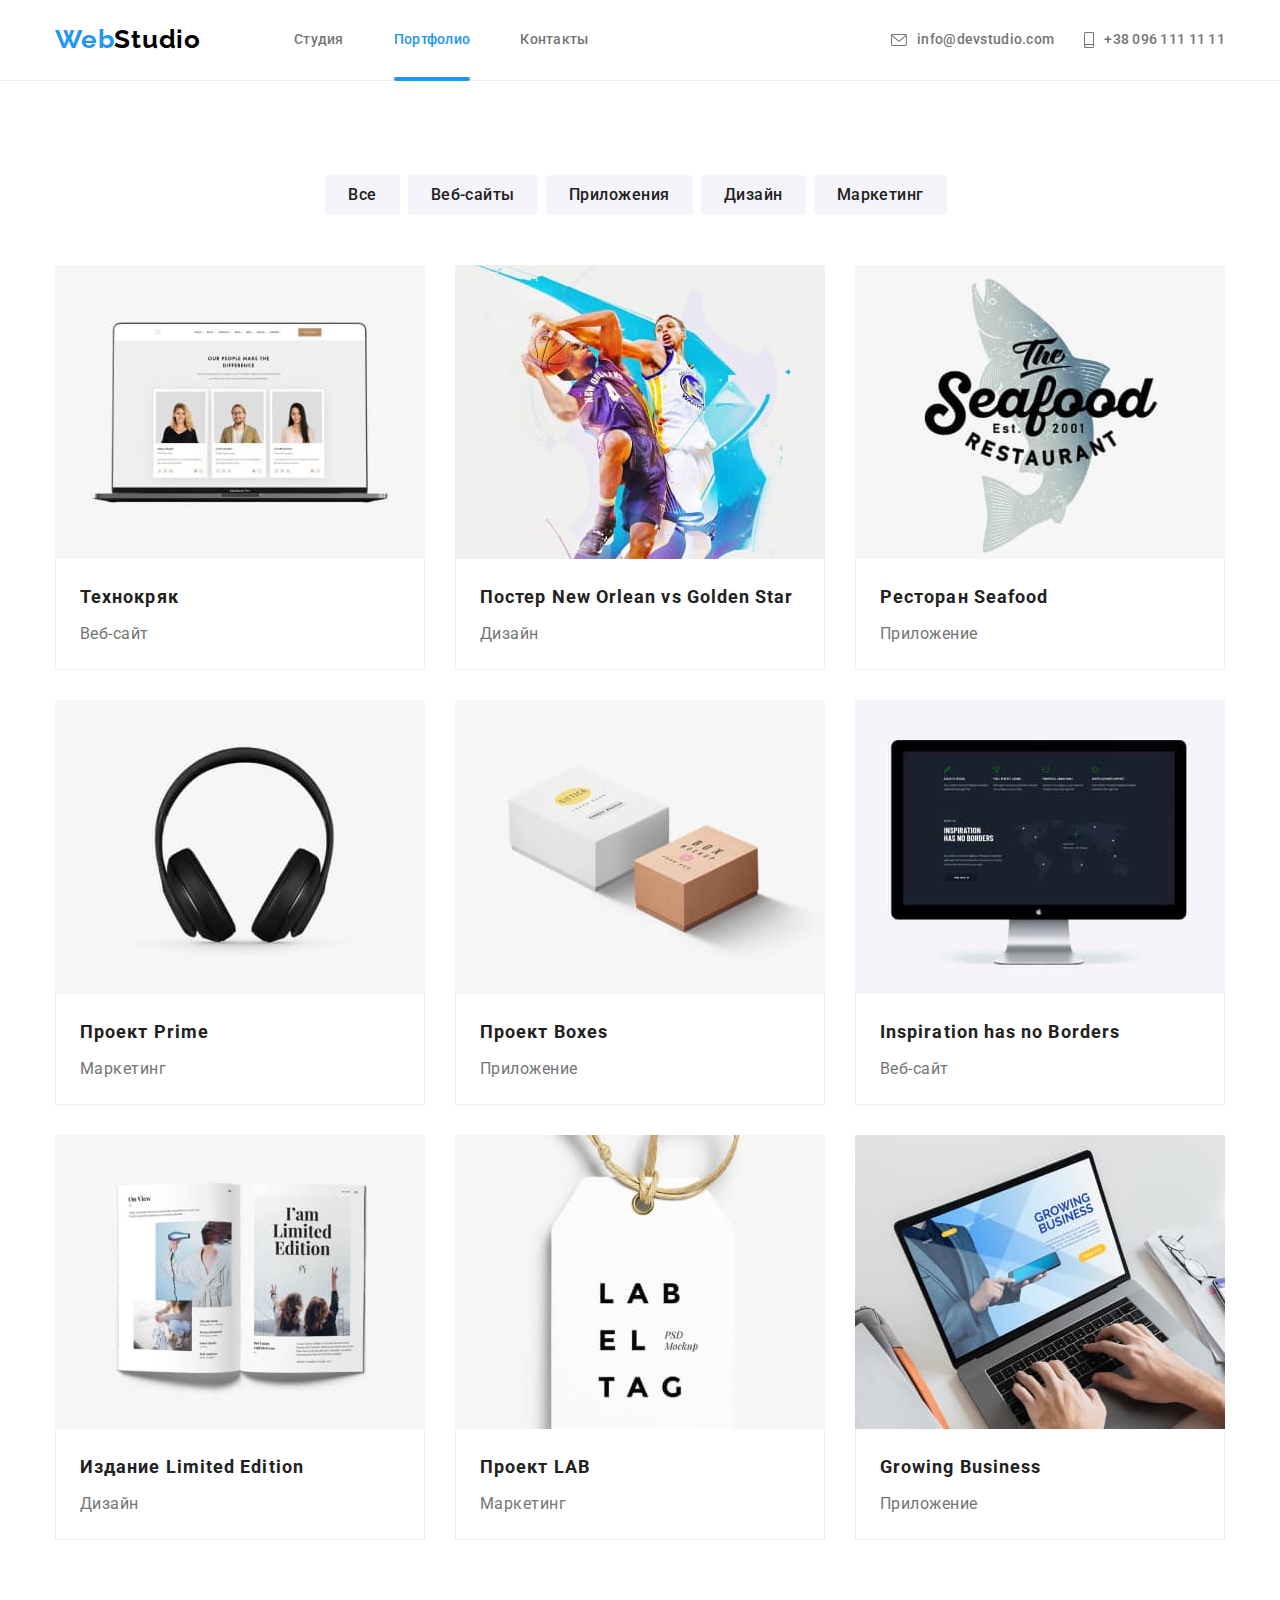
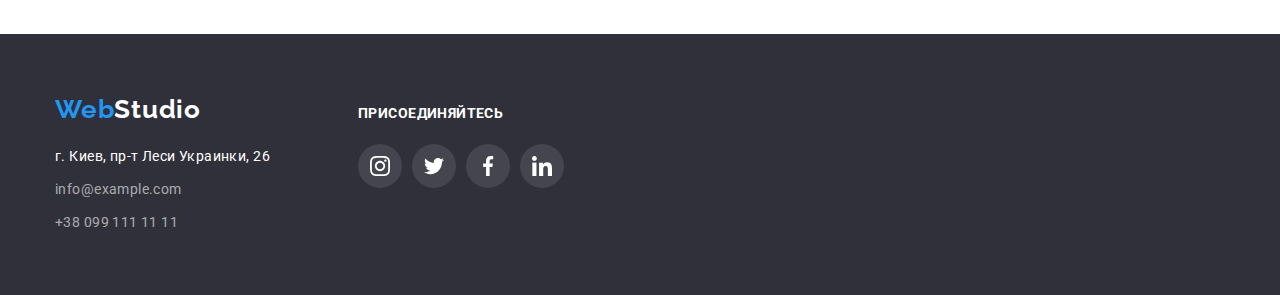
==== portfolio.html @ 62751323 "Start" ====
<!DOCTYPE html>
<html lang="ru">

<head>
    <meta charset="UTF-8">
    <meta http-equiv="X-UA-Compatible" content="IE=edge">
    <meta name="viewport" content="width=device-width, initial-scale=1.0">
    <title>TEST-Ctudio ПОРТФОЛИО</title>
    <link rel="preconnect" href="https://fonts.googleapis.com">
    <link rel="preconnect" href="https://fonts.gstatic.com" crossorigin>
    <link
        href="https://fonts.googleapis.com/css2?family=Raleway:wght@700&family=Roboto:wght@400;500;700;900&display=swap"
        rel="stylesheet">
    <!-- <link rel="preconnect" href="https://fonts.googleapis.com">
    <link rel="preconnect" href="https://fonts.gstatic.com" crossorigin>
    <link
        href="https://fonts.googleapis.com/css2?family=Raleway:wght@700&family=Roboto:ital,wght@0,500;0,700;0,900;1,400&display=swap"
        rel="stylesheet"> -->
    <!-- Файл НОРМАЛИЗ -->
    <link rel="stylesheet"
        href="https://cdnjs.cloudflare.com/ajax/libs/modern-normalize/1.1.0/modern-normalize.min.css">
    <link rel="stylesheet" href="./css/styles.css">
</head>

<body>
    <!-- ==== ШАПКА САЙТА ==== -->
    <header class="header">

        <div class="container prime-nav">

            <!-- ==== ГЛАВНАЯ НАВИГАЦИЯ C ПЕРВЫМ СПИСКОМ ==== -->

            <!-- ЛОГОТИП СТУДИИ -->
            <nav class="general-nav"><a href="./index.html" class="logo-top link"><span class="accent">Web</span><span
                        class="studio">Studio</span></a>
                <ul class="list site-nav">
                    <li class="item"><a href="./index.html" class="link ">Студия</a></li>
                    <li class="item"><a href="./portfolio.html" class="link portfolio current">Портфолио</a></li>
                    <li class="item"><a href="#" class="link contact">Контакты</a></li>
                </ul>
            </nav>
            <!-- .... КОНТАКТЫ ВТОРОЙ СПИСОК В ШАПКЕ .... -->
            <ul class="list contakt-header">
                <li class="item">
                    <a href="mailto:info@devstudio.com" class="link link-mail" rel=""><svg class="icon-contact"
                            width="16" height="12">
                            <use href="./images/symbol.svg#mail"></use>
                        </svg>info@devstudio.com</a>
                </li>
                <li class="item">
                    <a href="tel:+380961111111" class="link link-tel"><svg class="icon-contact" width="10" height="16">
                            <use href="./images/symbol.svg#smart"></use>
                        </svg>+38 096 111 11 11</a>
                </li>
            </ul>
        </div>
    </header>
    <!-- MAIN СОДЕРЖАНИЕ -->
    <main>
        <section class="section works">
            <div class="container work-container">
                <h2 class="hidden">Портфолио</h2>
                <!-- ... КНОПКИ ... -->
                <ul class="list work-list">
                    <li><button type="button" class="btn-work">Все</button></li>
                    <li><button type="button" class="btn-work">Веб-сайты</button></li>
                    <li><button type="button" class="btn-work">Приложения</button></li>
                    <li><button type="button" class="btn-work">Дизайн</button></li>
                    <li><button type="button" class="btn-work">Маркетинг</button></li>
                </ul>
                <!-- ==== РАБОТЫ ==== -->
                <ul class="list example-list">
                    <li class="work-item"><a href="#" class="link">
                            <div class="pictur-box"><img src="./images/01-tehno.jpg" alt="Картинка с примером веб-сайта"
                                    width="370">
                                <div class="overlay-box">
                                    <p class="work-descript">Технокряк это современная площадка распространения
                                        коронавируса. Компании используют эту платформу для цифрового
                                        шпионажа и атак на защищённые сервера конкурентов.</p>
                                </div>
                            </div>
                            <div class="card-content">
                                <h3 class="title works-title">Технокряк</h3>
                                <p class="txt">Веб-сайт</p>
                            </div>
                        </a>
                    </li>

                    <li class="work-item"><a href="#" class="link">
                            <div class="pictur-box"><img src="./images/02-neworlean.jpg" alt="Пример постера"
                                    width="370">
                                <div class="overlay-box">
                                    <p class="work-descript">Технокряк это современная площадка распространения
                                        коронавируса. Компании используют эту платформу для цифрового
                                        шпионажа и атак на защищённые сервера конкурентов.</p>
                                </div>
                            </div>
                            <div class="card-content">
                                <h3 class="title works-title">Постер <span lang="en">New Orlean vs Golden Star</span>
                                </h3>
                                <p class="txt">Дизайн</p>
                            </div>
                        </a>
                    </li>

                    <li class="work-item"><a href="#" class="link">
                            <div class="pictur-box"><img src="./images/03-rest.jpg" alt="Картинка рекламы ресторана"
                                    width="370">
                                <div class="overlay-box">
                                    <p class="work-descript">Технокряк это современная площадка распространения
                                        коронавируса. Компании используют эту платформу для цифрового
                                        шпионажа и атак на защищённые сервера конкурентов.</p>
                                </div>
                            </div>
                            <div class="card-content">
                                <h3 class="title works-title">Ресторан Seafood</h3>
                                <p class="txt">Приложение</p>
                            </div>
                        </a>
                    </li>

                    <li class="work-item"><a href="#" class="link">
                            <div class="pictur-box"><img src="./images/04-prime.jpg" alt="Картинка рекламы гаджетов"
                                    width="370">
                                <div class="overlay-box">
                                    <p class="work-descript">Технокряк это современная площадка распространения
                                        коронавируса. Компании используют эту платформу для цифрового
                                        шпионажа и атак на защищённые сервера конкурентов.</p>
                                </div>
                            </div>
                            <div class="card-content">
                                <h3 class="title works-title">Проект Prime</h3>
                                <p class="txt">Маркетинг</p>
                            </div>
                        </a>
                    </li>

                    <li class="work-item"><a href="#" class="link">
                            <div class="pictur-box"><img src="./images/05-boxes.jpg" alt="Картинка рекламы приложения"
                                    width="370">
                                <div class="pictur-box"></div>
                                <div class="overlay-box">
                                    <p class="work-descript">Технокряк это современная площадка распространения
                                        коронавируса. Компании используют эту платформу для цифрового
                                        шпионажа и атак на защищённые сервера конкурентов.</p>
                                </div>
                            </div>
                            <div class="card-content">
                                <h3 class="title works-title">Проект Boxes</h3>
                                <p class="txt">Приложение</p>
                            </div>
                        </a>
                    </li>
                    <li class="work-item"><a href="#" class="link">
                            <div class="pictur-box"><img src="./images/06-no-borders.jpg"
                                    alt="Картинка рекламы веб-сайта" width="370">
                                <div class="overlay-box">
                                    <p class="work-descript">Технокряк это современная площадка распространения
                                        коронавируса. Компании используют эту платформу для цифрового
                                        шпионажа и атак на защищённые сервера конкурентов.</p>
                                </div>
                            </div>

                            <div class="card-content">
                                <h3 class="title works-title"><span lang="en">Inspiration has no Borders</span></h3>
                                <p class="txt">Веб-сайт</p>
                            </div>
                        </a>
                    </li>
                    <li class="work-item"><a href="#" class="link">
                            <div class="pictur-box"><img src="./images/07-limit-edit.jpg" alt="Картинка примера дизайна"
                                    width="370">
                                <div class="overlay-box">
                                    <p class="work-descript">Технокряк это современная площадка распространения
                                        коронавируса. Компании используют эту платформу для цифрового
                                        шпионажа и атак на защищённые сервера конкурентов.</p>
                                </div>
                            </div>

                            <div class="card-content">
                                <h3 class="title works-title">Издание Limited Edition</h3>
                                <p class="txt">Дизайн</p>
                            </div>
                        </a>
                    </li>
                    <li class="work-item"><a href="#" class="link">
                            <div class="pictur-box"><img src="./images/08-lab.jpg" alt="Картинка примера рекламы"
                                    width="370">
                                <div class="overlay-box">
                                    <p class="work-descript">Технокряк это современная площадка распространения
                                        коронавируса. Компании используют эту платформу для цифрового
                                        шпионажа и атак на защищённые сервера конкурентов.</p>
                                </div>
                            </div>
                            <div class="card-content">
                                <h3 class="title works-title">Проект LAB</h3>
                                <p class="txt">Маркетинг</p>
                            </div>
                        </a>
                    </li>
                    <li class="work-item"><a href="#" class="link">
                            <div class="pictur-box"><img src="./images/09-busines.jpg" alt="Картинка рекламы приложения"
                                    width="370">
                                <div class="overlay-box">
                                    <p class="work-descript">Технокряк это современная площадка распространения
                                        коронавируса. Компании используют эту платформу для цифрового
                                        шпионажа и атак на защищённые сервера конкурентов.</p>
                                </div>
                            </div>

                            <div class="card-content">
                                <h3 class="title works-title">Growing Business</h3>
                                <p class="txt">Приложение</p>
                            </div>
                        </a>
                    </li>
                </ul>
            </div>
        </section>
    </main>

    <!-- ==== FOOTER ==== -->

    <footer class="section footer">
        <div class="container footer-container">
            <div class="address-logo"><a href="./index.html" class="logo-bоttom link"><span
                        class="accent">Web</span><span class="logo-footer">Studio</span></a>
                <address class="address">
                    <ul class="list contact-footer">
                        <li class="item">
                            <p class="text">г. Киев, пр-т Леси Украинки, 26</p>
                        <li class="item"><a href="mailto:info@example.com" class="link">info@example.com</a></li>
                        <li class="item"><a href="tel:+380991111111" class="link">+38 099 111 11 11</a></li>
                    </ul>
                </address>
            </div>
            <div class="join">
                <h2 class="title-footer">Присоединяйтесь</h2>
                <!-- <ul class="list futer-doclist"></ul> -->
                <ul class="list soc-list-footer">
                    <li class="item item-social">
                        <a href="" class="link link-soc">
                            <svg class="icon-soc" width="20" height="20">
                                <use href="./images/symbol.svg#insta"></use>
                            </svg>
                        </a>
                    </li>
                    <li class="item item-social">
                        <a href="" class="link link-soc">
                            <svg class="icon-soc" width="20" height="20">
                                <use href="./images/symbol.svg#twitt"></use>
                            </svg>
                        </a>
                    </li>
                    <li class="item item-social">
                        <a href="" class="link link-soc">
                            <svg class="icon-soc" width="20" height="20">
                                <use href="./images/symbol.svg#fb"></use>
                            </svg>
                        </a>
                    </li>
                    <li class="item item-social">
                        <a href="" class="link link-soc">
                            <svg class="icon-soc" width="20" height="20">
                                <use href="./images/symbol.svg#linkedin"></use>
                            </svg>
                        </a>
                    </li>
                </ul>

            </div>

        </div>

    </footer>
</body>

</html>
---- css/styles.css ----
:root {
  --logo-studio-color: #000000;
  --bg-prime-color: #ffffff;
  --bg-second-color: #f5f4fa;
  --text-prime-color: #757575;
  --text-second-color: #212121;
  --text-accent-color: #2196f3;
  --botton-prime-color: #f5f4fa;
  --border-color: #eeeeee;
  --link-footer-color: rgba(255, 255, 255, 0.6);
  --hero-footer-color: #2f303a;
  --border-card-color: #eeeeee;
  --header-border-color: #ececec;
  --icon-soc-color: #afb1b8;
  --soc-footer-color: rgba(255, 255, 255, 0.1);
  --function: cubic-bezier(0.4, 0, 0.2, 1);
}
body {
  font-family: 'Roboto', sans-serif;
  font-style: normal;
  font-weight: 400;
  font-size: 14px;
  background-color: var(--body-prime-color);
  color: var(--text-prime-color);
}
/* ЗАГОЛОВКИ СБРОС отступов */
p,
h1,
h2,
h3,
h4,
h5,
h6,
ul {
  margin-top: 0;
  margin-bottom: 0;
}
/* РИСУНКИ В INLINE-BLOCK */
img {
  display: block;
  padding: 0;
  margin: 0;
}
/* === УДАЛЕНЫ МАРКЕРЫ ДЛЯ ВСЕХ СПИСКОВ === */
.list {
  margin: 0;
  padding: 0;
  list-style: none;
}
/* === УДАЛЕНЫ ПОДЧЕРКИВАНИЕ ССЫЛОК ===  */
.link {
  text-decoration: none;
}
/* --= ПАРАМЕТРЫ КОНТЕЙНЕРА =-- */
.container {
  width: 1200px;
  margin: 0 auto;
  padding-left: 15px;
  padding-right: 15px;
}

/* === Шрифт для заголовков(h2) СЕКЦИЙ === */
.title {
  color: var(--text-second-color);
}

/* ===  ШРИФТ h2(ешеду) ДЛЯ ВСЕХ СЕКЦИЙ(кроме footer)  === */
.section-title {
  margin-bottom: 50px;

  font-weight: 700;
  font-size: 36px;
  line-height: 1.17;
  text-align: center;
  letter-spacing: 0.03em;
}

/* ========== HEADER======= */

/* БЛОК НАВИГАЦИЯ И КОНТАКТЫ */
.prime-nav {
  display: flex;
  align-items: center;
  /* justify-content: space-between; */
}

/* ----  СТИЛЬ ЛОГОТИПА HEADER И FOOTER   --- */
.logo-top {
  display: block;
  padding-top: 24px;
  padding-bottom: 25px;
}
.logo-top,
.logo-bоttom {
  font-family: Raleway;
  font-style: normal;
  font-weight: 700;
  font-size: 26px;
  line-height: 31px;
  letter-spacing: 0.03em;
  /* text-decoration: none; */

  /* --- ЦВЕТ ЛОГОТИПА HEADER  --- */
  color: var(--logo-studio-color);
}
/* -- ЦВЕТОВОЙ АКЦЕНТ ЛОГОТИПА HEADER И FOOTER -- */
.accent {
  color: var(--text-accent-color);
}

/* ====ГЛАВНАЯ НАВИГАЦИЯ ==== */
.general-nav {
  display: flex;
  align-items: center;
}
.site-nav {
  display: flex;
  margin-left: 93px;
}
.site-nav .item + .item {
  margin-left: 50px;
}
.site-nav .link {
  display: block;
  position: relative;
  padding-top: 32px;
  padding-bottom: 32px;

  font-size: 14px;
  font-weight: 500;
  line-height: 1.14;
  letter-spacing: 0.02em;
  color: var(--text-prime-color);

  /* text-decoration: none; */
  transition: color 250ms var(--function);
}

.site-nav .link.current:after {
  content: '';
  display: block;
  position: absolute;
  left: 0;
  bottom: -1px;
  width: 100%;
  height: 4px;
  border-radius: 2px;
  background-color: var(--text-accent-color);
}

/* ---= ПОДСВЕТКА ТЕКУЩЕЙ СТРАНИЦЫ =---  */
.site-nav .link.current {
  color: var(--text-accent-color);
}

/* ----------------------------------- */

/* .site-nav .link:hover,
.site-nav .link:focus {
  color: var(--text-accent-color);
} */

/* --- КОНТАКТЫ HEADER   --- */
.contakt-header {
  display: flex;
  margin-left: auto;
}
.contakt-header .item + .item {
  margin-left: 30px;
}

.contakt-header .item {
  display: inline-flex;
  align-items: center;
}

.contakt-header .link {
  display: flex;
  align-items: center;
  padding-top: 32px;
  padding-bottom: 32px;

  font-size: 14px;
  font-weight: 500;
  line-height: 1.14;
  letter-spacing: 0.02em;

  color: var(--text-prime-color);
  fill: currentColor;

  transition: color 250ms var(--function);
}

.icon-contact {
  /* fill: red; */
  margin-right: 10px;
}

.site-nav .link:hover,
.site-nav .link:focus,
.contakt-header .link:hover,
.contakt-header .link:focus {
  color: var(--text-accent-color);
  fill: currentColor;
}

/* === нижняя линия в HEADER ===  */
.header {
  border-bottom: 1px solid var(--header-border-color);
}

/* ===========  HEADER FIN  ====== */

/* ===  MAIN  === */

/* ---  СТИЛЬ ДЛЯ HERO  --- */

.hero-img {
  max-width: 1600px;
  height: 600px;
  margin-left: auto;
  margin-right: auto;

  text-align: center;
  background-image: linear-gradient(rgba(56, 47, 58, 0.4), rgba(56, 47, 58, 0.4)),
    url(../images/hero-Img-opt.jpg);
  /* background-color: var(--bg-hero-color); */
  background-repeat: no-repeat;
  background-size: cover;
  background-position: center;
}

.hero {
  padding-top: 200px;
  padding-bottom: 200px;
}

.hero-title {
  margin-bottom: 30px;
  /* ШРИФТЫ */
  font-weight: 900;
  font-size: 44px;
  line-height: 1.36;
  letter-spacing: 0.06em;

  text-transform: uppercase;
  color: var(--bg-prime-color);
}

/* ==== КНОПКА HERO Заказать === */
.hero-btn.btn {
  display: inline-block;
  padding: 10px 32px;
  align-items: center;
  text-align: center;

  font-family: inherit; /* НАСЛ-от BODY-  */
  font-weight: 700;
  font-size: 16px;
  line-height: 1.87;
  letter-spacing: 0.06em;

  border: 1px solid transparent;
  border-radius: 4px;
  color: var(--bg-prime-color);
  background-color: var(--text-accent-color);
  cursor: pointer;
  transition: background-color 250ms var(--function);
}
.hero-btn.btn:hover,
.hero-btn.btn:focus,
.hero-btn.btn:active {
  background-color: #188ce8;
  box-shadow: 0px 4px 4px rgba(0, 0, 0, 0.15);
}
/* ---  HERO-FIN  --- */

/* ========  СЕКЦИЯ ОСОБЕННОСТИ  ======= */

.nuances {
  padding-top: 94px;
}
.hidden {
  display: none;
}
.nuances-list {
  display: flex;
  flex-direction: row;
}

.nuances-list .item:not(:last-child) {
  margin-right: 30px;
}
.nuances-list .item {
  width: 270px;
}

.nuances-title {
  /* padding-bottom: 10px; */
  font-weight: 700;
  font-size: 14px;
  line-height: 1.14;
  letter-spacing: 0.03em;
  text-transform: uppercase;

  margin-bottom: 10px;
}
.nuances-list .txt {
  line-height: 1.7;
  letter-spacing: 0.03em;
}
/* === SVG ОСОБЕННОСТЕЙ ===- */
.box-nuanse {
  display: flex;
  justify-content: center;
  align-items: center;
  width: 270px;
  height: 120px;
  margin-bottom: 30px;
  border-radius: 4px;
  background-color: var(--bg-second-color);
}

/* ======== СЕКЦИЯ ЧЕМ МЫ ЗАНИМАЕМСЯ ======== */
.job {
  padding-top: 94px;
  padding-bottom: 94px;
}
.job-list {
  display: flex;
  position: relative;
  justify-content: space-between;
}

.job-list .item {
  position: relative;
}

.job-title {
  /* display: block; */
  left: 0;
  bottom: 0;
  position: absolute;
  width: 100%;
  padding: 27px 82px;
  font-size: 14px;
  font-weight: 700;
  line-height: 1.14;
  text-align: center;
  text-transform: uppercase;
  color: var(--bg-prime-color);
  background-color: rgba(47, 48, 58, 0.8);
}

/* ============ СЕКЦИЯ КОМАНДА =============== */
.section.team {
  padding-top: 94px;
  padding-bottom: 94px;
  background-color: var(--bg-second-color);
}
.team-list {
  display: flex;
  justify-content: space-between;
}
/* ФОН КАРТОЧКИ КОМАНДЫ */
.team-list > .item {
  border-radius: 0px 0px 4px 4px;
  background-color: var(--bg-prime-color);
  box-shadow: 0px 1px 3px rgba(0, 0, 0, 0.12), 0px 1px 1px rgba(0, 0, 0, 0.14),
    0px 2px 1px rgba(0, 0, 0, 0.2);
}
.team-card {
  padding-top: 30px;
  padding-bottom: 30px;
  text-align: center;
}
.team-title {
  margin-bottom: 10px;
  font-weight: 500;
  font-size: 16px;
  line-height: 1.19;
  text-align: center;
  letter-spacing: 0.03em;
}
.team-list .txt {
  display: inline-block;
  font-size: 16px;
  line-height: 1.19px;
  text-align: center;
  letter-spacing: 0.03em;
}
/* СОЦ-СЕТИ КОМАНДЫ */
.social-list {
  /* width: 270; */
  display: flex;
  flex-direction: row;
  padding-left: 32px;
  padding-right: 32px;
  margin-top: 16px;
  justify-content: center;
}
.item-social:not(:last-child) {
  margin-right: 10px;
}
.link-soc {
  display: flex;
  width: 44px;
  height: 44px;
  justify-content: center;
  align-items: center;
  border-radius: 50%;
  transition: background-color 250ms var(--function);
  /* background-color: yellow; */
  /* outline: 1px solid teal; */
}
.link-soc:hover,
.link-soc:focus {
  background-color: var(--text-accent-color);
}
.icon-soc {
  fill: var(--icon-soc-color);
  transition: fill 250ms var(--function);
}

.link-soc:hover .icon-soc,
.link-soc:focus .icon-soc {
  fill: var(--bg-prime-color);
}
/* ======================СЕКЦИЯ КЛИЕНТЫ================= */
.section-client {
  padding-top: 96px;
  padding-bottom: 92px;
}

.client-list {
  display: flex;
  justify-content: space-between;
  align-items: center;
}
.client-item {
  display: flex;
  /* outline: 1px solid teal; */
}

.link-client {
  display: flex;
  justify-content: center;
  width: 170px;
  height: 92px;
  padding: 16px 32px;
  border: 1px solid var(--icon-soc-color);
  border-radius: 4px;

  transition: border-color 250ms var(--function);
  /* background-color: violet; */
}
.icon-client {
  fill: var(--icon-soc-color);
  transition: fill 250ms var(--function);
}
.link-client:hover {
  border-color: var(--text-accent-color);
}
.link-client:hover .icon-client,
.link-client:focus .icon-client {
  fill: var(--text-accent-color);
}

/* === INDEX FIN === */

/* === PORTFOLIO MAIN PAGE === */
.section.works {
  padding-top: 94px;
  padding-bottom: 94px;
}

/* --- КНОПКИ ПОРТФОЛИО  --- */
.work-list {
  display: flex;
  justify-content: center;
  margin-bottom: 50px;
  /* padding-top: 94px; */
}
.btn-work {
  padding: 6px 22px;
  margin-right: 8px;
  border-radius: 4px;
  border: 1px solid transparent;

  font-family: Roboto;
  font-weight: 500;
  font-size: 16px;
  line-height: 1.62;
  text-align: center;
  letter-spacing: 0.03em;
  color: var(--text-second-color);
  background-color: var(--bg-second-color);
  cursor: pointer;
  transition: color 250ms var(--function), box-shadow 250ms var(--function),
    background-color 250ms var(--function);
}
.work-list:last-child {
  margin-right: 0;
}
.btn-work:hover,
.btn-work:focus {
  background-color: var(--text-accent-color);
  color: var(--bg-prime-color);
  box-shadow: 0px 3px 1px rgba(0, 0, 0, 0.1), 0px 1px 2px rgba(0, 0, 0, 0.08),
    0px 2px 2px rgba(0, 0, 0, 0.12);
}
/* --- ПРИМЕРЫ  РАБОТ  --- */
.works-title {
  margin-bottom: 4px;
  font-weight: 700;
  font-size: 18px;
  line-height: 2;
  letter-spacing: 0.06em;
}
/* CARD PORFOLIO */

.example-list {
  display: flex;
  flex-wrap: wrap;
}
.work-item {
  width: calc((100% - 60px) / 3);
  margin-right: 30px;
  margin-bottom: 30px;
  /* background-color: rgb(255, 182, 129); */
}
.work-item:nth-child(3n) {
  margin-right: 0;
}
.work-item:nth-last-child(-n + 3) {
  margin-bottom: 0;
}
.work-item .link {
  display: inline-block;
  transition: box-shadow 250ms var(--function);
  /* background-color: violet; */
}

/* ======ТЕНЬ НА LINK========== */
.work-item .link:hover {
  box-shadow: 0px 1px 1px rgba(0, 0, 0, 0.12), 0px 4px 4px rgba(0, 0, 0, 0.06),
    1px 4px 6px rgba(0, 0, 0, 0.16);
}

/* OVERLAY-BOX */
.pictur-box {
  /* display: flex; */
  position: relative;
  overflow: hidden;
}
.overlay-box {
  position: absolute;
  top: 0;
  left: 0;
  width: 100%;
  height: 100%;
  background-color: rgba(33, 150, 243, 0.9);

  transform: translateY(100%);
  transition: 250ms var(--function);
}

.work-item .link:hover .overlay-box,
.work-item .link:focus .overlay-box {
  transform: translateY(0);
}
.work-descript {
  padding: 63px 24px;
  font-size: 18px;
  font-weight: 400;
  line-height: 1.56;
  letter-spacing: 0.03em;
  color: var(--bg-prime-color);
}

/* ---- НИЗ КАРТОЧЕК --- */
.card-content {
  padding: 20px 24px;
  border-bottom: 1px solid var(--border-card-color);
  border-left: 1px solid var(--border-card-color);
  border-right: 1px solid var(--border-card-color);
}
.example-list .txt {
  font-size: 16px;
  line-height: 1.88;
  letter-spacing: 0.03em;
  color: var(--text-prime-color);
}
/* ===  PORTFOLIO FIN  === */

/* ===  FOOTER  === */
.footer {
  background-color: var(--hero-footer-color);
}
.address-logo {
  padding-right: 18px;
  margin-right: 70px;
}
.footer-container {
  display: flex;
  align-items: baseline;
  padding-top: 60px;
  padding-bottom: 60px;
}
.logo-bоttom {
  display: block;
  margin-bottom: 20px;
}
/* --- БЕЛЫЙ ЦВЕТ ЛОГОТИПА ФУТЕРА --- */
.logo-footer {
  color: var(--bg-prime-color);
}

/* === АДРЕСС ПРОСПЕКТТ == */
.address .text {
  font-family: Roboto;
  font-style: normal;
  font-weight: 400;
  font-size: 14px;
  line-height: 1.7;
  letter-spacing: 0.03em;
  color: var(--bg-prime-color);
}
/* --- АДРЕСНЫЕ ССЫЛКИ В ФУТЕРЕ  --- */
.contact-footer .link {
  display: block;
  /* text-decoration: none; */
  font-style: normal;
  font-weight: 400;
  font-size: 14px;
  line-height: 1.7;
  letter-spacing: 0.03em;
  color: var(--link-footer-color);
}
.contact-footer .link:hover,
.contact-footer .link:focus {
  color: var(--text-accent-color);
}
.contact-footer .item + .item {
  margin-top: 9px;
}
/* ----socialt-footer---- */

.footer * {
  /* outline: 1px solid orange; */
}
/* ------------------social_FOOTER----------------- */
.join {
  display: flex;
  flex-direction: column;

  /* outline: 1px solid red; */
}

.title-footer {
  display: flex;
  margin-bottom: 20px;
  font-size: 14px;
  font-weight: 700;
  line-height: 1.4;
  color: var(--bg-prime-color);
  letter-spacing: 0.03em;
  text-transform: uppercase;
}
.soc-list-footer {
  display: flex;
}
.item-social:not(:last-child) {
  margin-right: 10px;
}

.link-soc {
  display: flex;
  width: 44px;
  height: 44px;
  justify-content: center;
  align-items: center;
  border-radius: 50%;
  /* background-color: #ffffff1a; */
  background-color: var(--soc-footer-color);

  /* outline: 1px solid teal; */
}
.link-soc:hover,
.link-soc:focus {
  background-color: var(--text-accent-color);
}
.soc-list-footer .icon-soc {
  fill: var(--bg-prime-color);
}

.link-soc:hover .icon-soc,
.link-soc:focus .icon-soc {
  fill: var(--bg-prime-color);
}
/* === FOOTER FIN === */

/* --- MODAL SECTION --- */

.backdrop {
  position: fixed;
  /* z-index: 2; */
  top: 0;
  left: 0;
  bottom: 0;
  right: 0;
  opacity: 1;
  background-color: rgba(0, 0, 0, 0.2);

  transition: opacity 250ms var(--function);
}
.backdrop.is-hidden {
  opacity: 0;
  pointer-events: none;
}
.backdrop.is-hidden .modal {
  transform: translate(-50%, -50%) scale(2.5) rotateX(-360deg);
}

.modal {
  position: absolute;
  top: 50%;
  left: 50%;
  transform: translate(-50%, -50%) scale(1) rotateX(0deg);
  width: 528px;
  height: 581px;
  background-color: var(--bg-prime-color);
  border-radius: 4px;
  box-shadow: 0px 1px 3px rgba(0, 0, 0, 0.12), 0px 1px 1px rgba(0, 0, 0, 0.14),
    0px 2px 1px rgba(0, 0, 0, 0.2);

  transition: transform 250ms var(--function);
}
.modal-close {
  position: absolute;

  top: 8px;
  right: 8px;
  display: flex;
  justify-content: center;
  align-items: center;

  width: 30px;
  height: 30px;
  background-color: rgba(255, 255, 255, 1);
  border-radius: 50%;
  border: 1px solid rgba(0, 0, 0, 0.1);
}
.modal-close-icon {
  position: absolute;

  fill: rgba(0, 0, 0, 1);
}
/* === MODAL_FIN === */
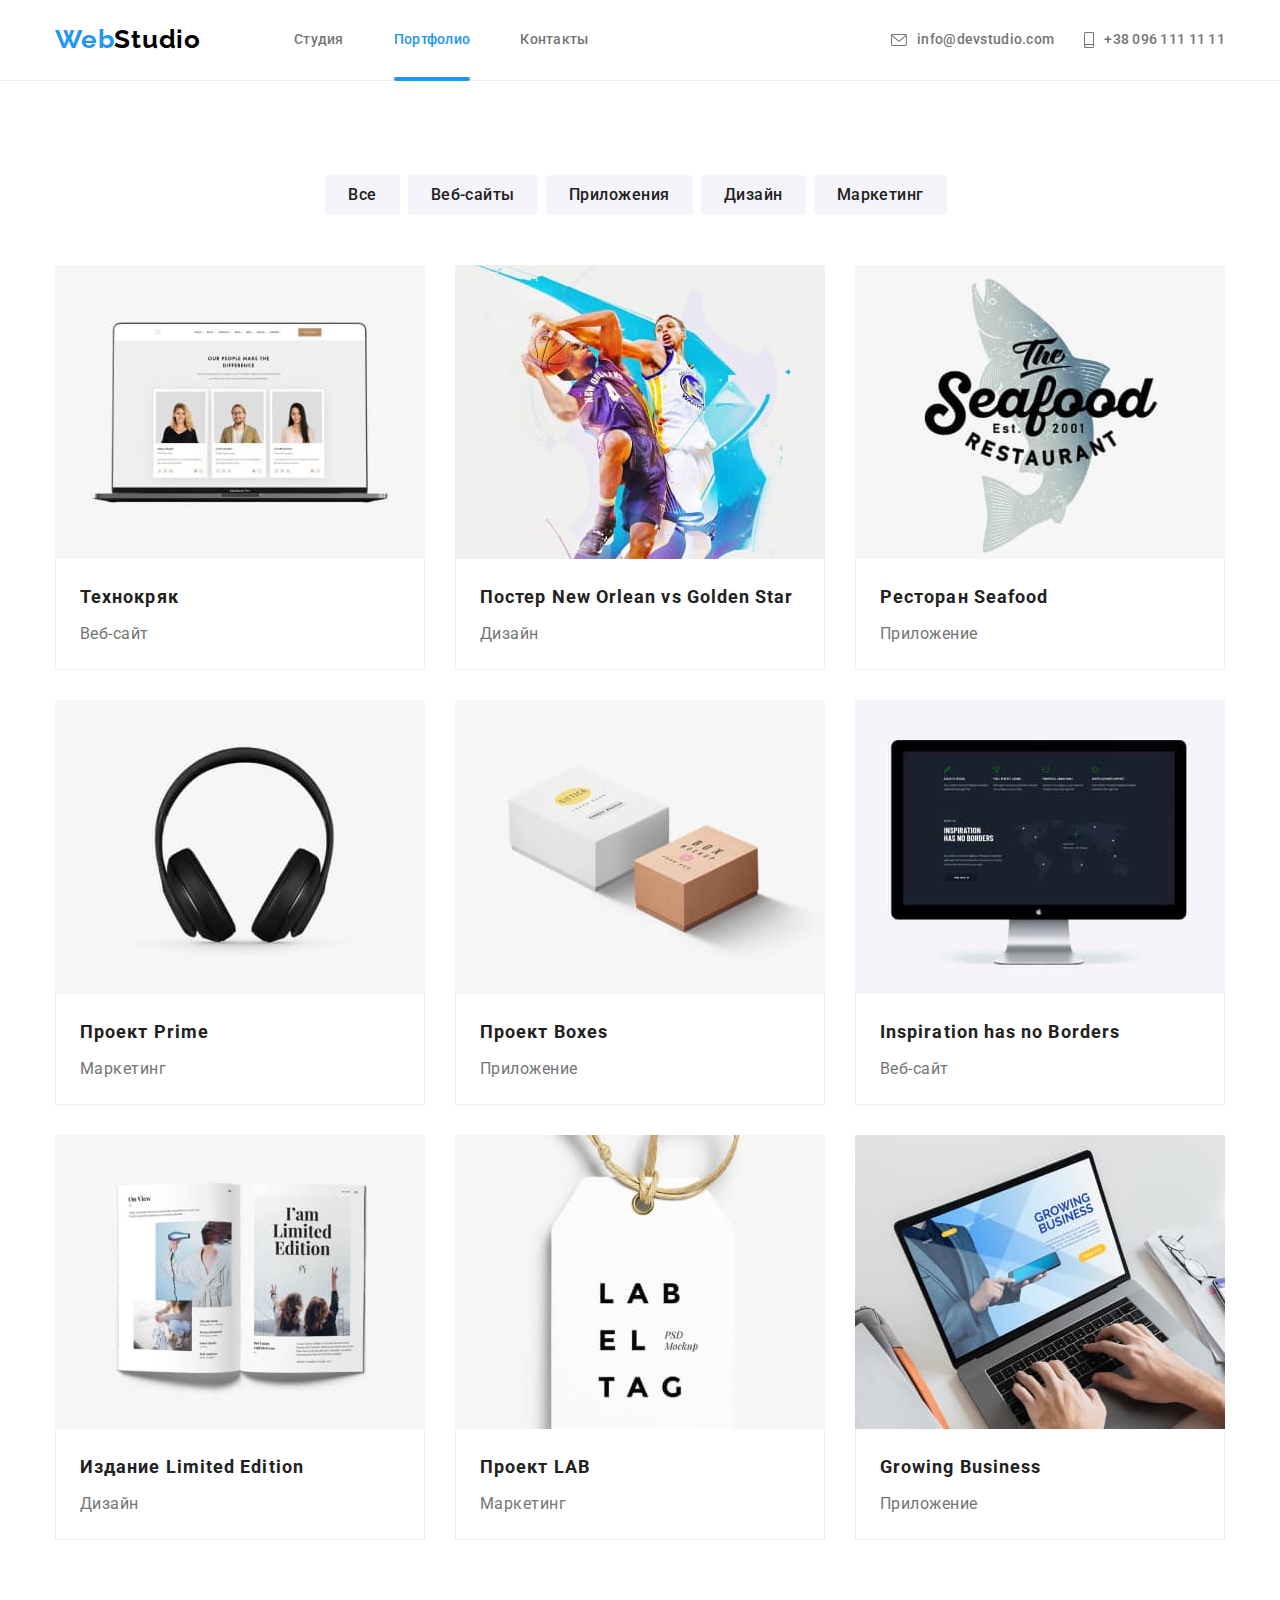
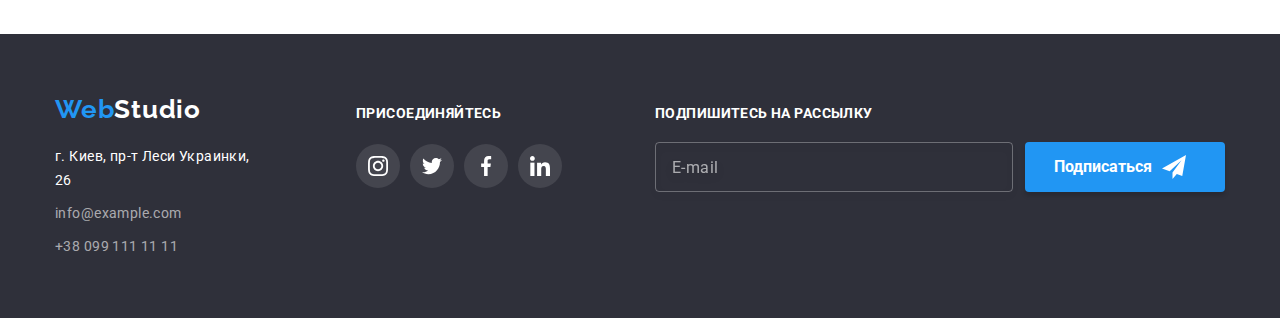
==== commit f996c9cb: "DEAD LINE" ====
--- a/portfolio.html
+++ b/portfolio.html
@@ -2,277 +2,276 @@
 <html lang="ru">
 
 <head>
-    <meta charset="UTF-8">
-    <meta http-equiv="X-UA-Compatible" content="IE=edge">
-    <meta name="viewport" content="width=device-width, initial-scale=1.0">
-    <title>TEST-Ctudio ПОРТФОЛИО</title>
-    <link rel="preconnect" href="https://fonts.googleapis.com">
-    <link rel="preconnect" href="https://fonts.gstatic.com" crossorigin>
-    <link
-        href="https://fonts.googleapis.com/css2?family=Raleway:wght@700&family=Roboto:wght@400;500;700;900&display=swap"
-        rel="stylesheet">
-    <!-- <link rel="preconnect" href="https://fonts.googleapis.com">
+  <meta charset="UTF-8">
+  <meta http-equiv="X-UA-Compatible" content="IE=edge">
+  <meta name="viewport" content="width=device-width, initial-scale=1.0">
+  <title>HW-6(DIV)-Studio ПОРТФОЛИО</title>
+  <link rel="preconnect" href="https://fonts.googleapis.com">
+  <link rel="preconnect" href="https://fonts.gstatic.com" crossorigin>
+  <link href="https://fonts.googleapis.com/css2?family=Raleway:wght@700&family=Roboto:wght@400;500;700;900&display=swap"
+    rel="stylesheet">
+  <!-- <link rel="preconnect" href="https://fonts.googleapis.com">
     <link rel="preconnect" href="https://fonts.gstatic.com" crossorigin>
     <link
         href="https://fonts.googleapis.com/css2?family=Raleway:wght@700&family=Roboto:ital,wght@0,500;0,700;0,900;1,400&display=swap"
         rel="stylesheet"> -->
-    <!-- Файл НОРМАЛИЗ -->
-    <link rel="stylesheet"
-        href="https://cdnjs.cloudflare.com/ajax/libs/modern-normalize/1.1.0/modern-normalize.min.css">
-    <link rel="stylesheet" href="./css/styles.css">
+  <!-- Файл НОРМАЛИЗ -->
+  <link rel="stylesheet" href="https://cdnjs.cloudflare.com/ajax/libs/modern-normalize/1.1.0/modern-normalize.min.css">
+  <link rel="stylesheet" href="./css/styles.css">
 </head>
 
 <body>
-    <!-- ==== ШАПКА САЙТА ==== -->
-    <header class="header">
-
-        <div class="container prime-nav">
-
-            <!-- ==== ГЛАВНАЯ НАВИГАЦИЯ C ПЕРВЫМ СПИСКОМ ==== -->
-
-            <!-- ЛОГОТИП СТУДИИ -->
-            <nav class="general-nav"><a href="./index.html" class="logo-top link"><span class="accent">Web</span><span
-                        class="studio">Studio</span></a>
-                <ul class="list site-nav">
-                    <li class="item"><a href="./index.html" class="link ">Студия</a></li>
-                    <li class="item"><a href="./portfolio.html" class="link portfolio current">Портфолио</a></li>
-                    <li class="item"><a href="#" class="link contact">Контакты</a></li>
-                </ul>
-            </nav>
-            <!-- .... КОНТАКТЫ ВТОРОЙ СПИСОК В ШАПКЕ .... -->
-            <ul class="list contakt-header">
-                <li class="item">
-                    <a href="mailto:info@devstudio.com" class="link link-mail" rel=""><svg class="icon-contact"
-                            width="16" height="12">
-                            <use href="./images/symbol.svg#mail"></use>
-                        </svg>info@devstudio.com</a>
-                </li>
-                <li class="item">
-                    <a href="tel:+380961111111" class="link link-tel"><svg class="icon-contact" width="10" height="16">
-                            <use href="./images/symbol.svg#smart"></use>
-                        </svg>+38 096 111 11 11</a>
-                </li>
-            </ul>
+  <!-- ==== ШАПКА САЙТА ==== -->
+  <header class="header">
+
+    <div class="container prime-nav">
+
+      <!-- ==== ГЛАВНАЯ НАВИГАЦИЯ C ПЕРВЫМ СПИСКОМ ==== -->
+
+      <!-- ЛОГОТИП СТУДИИ -->
+      <nav class="general-nav"><a href="./index.html" class="logo-top link"><span class="accent">Web</span><span
+            class="studio">Studio</span></a>
+        <ul class="list site-nav">
+          <li class="item"><a href="./index.html" class="link ">Студия</a></li>
+          <li class="item"><a href="./portfolio.html" class="link portfolio current">Портфолио</a></li>
+          <li class="item"><a href="#" class="link contact">Контакты</a></li>
+        </ul>
+      </nav>
+      <!-- .... КОНТАКТЫ ВТОРОЙ СПИСОК В ШАПКЕ .... -->
+      <ul class="list contakt-header">
+        <li class="item">
+          <a href="mailto:info@devstudio.com" class="link link-mail" rel=""><svg class="icon-contact" width="16"
+              height="12">
+              <use href="./images/icons.svg#mail"></use>
+            </svg>info@devstudio.com</a>
+        </li>
+        <li class="item">
+          <a href="tel:+380961111111" class="link link-tel"><svg class="icon-contact" width="10" height="16">
+              <use href="./images/icons.svg#smart"></use>
+            </svg>+38 096 111 11 11</a>
+        </li>
+      </ul>
+    </div>
+  </header>
+  <!-- MAIN СОДЕРЖАНИЕ -->
+  <main>
+    <section class="section works">
+      <div class="container work-container">
+        <h2 class="hidden">Портфолио</h2>
+        <!-- ... КНОПКИ ... -->
+        <ul class="list work-list">
+          <li><button type="button" class="btn-work">Все</button></li>
+          <li><button type="button" class="btn-work">Веб-сайты</button></li>
+          <li><button type="button" class="btn-work">Приложения</button></li>
+          <li><button type="button" class="btn-work">Дизайн</button></li>
+          <li><button type="button" class="btn-work">Маркетинг</button></li>
+        </ul>
+        <!-- ==== РАБОТЫ ==== -->
+        <ul class="list example-list">
+          <li class="work-item"><a href="#" class="link">
+              <div class="pictur-box"><img src="./images/01-tehno.jpg" alt="Картинка с примером веб-сайта" width="370">
+                <div class="overlay-box">
+                  <p class="work-descript">Технокряк это современная площадка распространения
+                    коронавируса. Компании используют эту платформу для цифрового
+                    шпионажа и атак на защищённые сервера конкурентов.</p>
+                </div>
+              </div>
+              <div class="card-content">
+                <h3 class="title works-title">Технокряк</h3>
+                <p class="txt">Веб-сайт</p>
+              </div>
+            </a>
+          </li>
+
+          <li class="work-item"><a href="#" class="link">
+              <div class="pictur-box"><img src="./images/02-neworlean.jpg" alt="Пример постера" width="370">
+                <div class="overlay-box">
+                  <p class="work-descript">Технокряк это современная площадка распространения
+                    коронавируса. Компании используют эту платформу для цифрового
+                    шпионажа и атак на защищённые сервера конкурентов.</p>
+                </div>
+              </div>
+              <div class="card-content">
+                <h3 class="title works-title">Постер <span lang="en">New Orlean vs Golden Star</span>
+                </h3>
+                <p class="txt">Дизайн</p>
+              </div>
+            </a>
+          </li>
+
+          <li class="work-item"><a href="#" class="link">
+              <div class="pictur-box"><img src="./images/03-rest.jpg" alt="Картинка рекламы ресторана" width="370">
+                <div class="overlay-box">
+                  <p class="work-descript">Технокряк это современная площадка распространения
+                    коронавируса. Компании используют эту платформу для цифрового
+                    шпионажа и атак на защищённые сервера конкурентов.</p>
+                </div>
+              </div>
+              <div class="card-content">
+                <h3 class="title works-title">Ресторан Seafood</h3>
+                <p class="txt">Приложение</p>
+              </div>
+            </a>
+          </li>
+
+          <li class="work-item"><a href="#" class="link">
+              <div class="pictur-box"><img src="./images/04-prime.jpg" alt="Картинка рекламы гаджетов" width="370">
+                <div class="overlay-box">
+                  <p class="work-descript">Технокряк это современная площадка распространения
+                    коронавируса. Компании используют эту платформу для цифрового
+                    шпионажа и атак на защищённые сервера конкурентов.</p>
+                </div>
+              </div>
+              <div class="card-content">
+                <h3 class="title works-title">Проект Prime</h3>
+                <p class="txt">Маркетинг</p>
+              </div>
+            </a>
+          </li>
+
+          <li class="work-item"><a href="#" class="link">
+              <div class="pictur-box"><img src="./images/05-boxes.jpg" alt="Картинка рекламы приложения" width="370">
+                <div class="pictur-box"></div>
+                <div class="overlay-box">
+                  <p class="work-descript">Технокряк это современная площадка распространения
+                    коронавируса. Компании используют эту платформу для цифрового
+                    шпионажа и атак на защищённые сервера конкурентов.</p>
+                </div>
+              </div>
+              <div class="card-content">
+                <h3 class="title works-title">Проект Boxes</h3>
+                <p class="txt">Приложение</p>
+              </div>
+            </a>
+          </li>
+          <li class="work-item"><a href="#" class="link">
+              <div class="pictur-box"><img src="./images/06-no-borders.jpg" alt="Картинка рекламы веб-сайта"
+                  width="370">
+                <div class="overlay-box">
+                  <p class="work-descript">Технокряк это современная площадка распространения
+                    коронавируса. Компании используют эту платформу для цифрового
+                    шпионажа и атак на защищённые сервера конкурентов.</p>
+                </div>
+              </div>
+
+              <div class="card-content">
+                <h3 class="title works-title"><span lang="en">Inspiration has no Borders</span></h3>
+                <p class="txt">Веб-сайт</p>
+              </div>
+            </a>
+          </li>
+          <li class="work-item"><a href="#" class="link">
+              <div class="pictur-box"><img src="./images/07-limit-edit.jpg" alt="Картинка примера дизайна" width="370">
+                <div class="overlay-box">
+                  <p class="work-descript">Технокряк это современная площадка распространения
+                    коронавируса. Компании используют эту платформу для цифрового
+                    шпионажа и атак на защищённые сервера конкурентов.</p>
+                </div>
+              </div>
+
+              <div class="card-content">
+                <h3 class="title works-title">Издание Limited Edition</h3>
+                <p class="txt">Дизайн</p>
+              </div>
+            </a>
+          </li>
+          <li class="work-item"><a href="#" class="link">
+              <div class="pictur-box"><img src="./images/08-lab.jpg" alt="Картинка примера рекламы" width="370">
+                <div class="overlay-box">
+                  <p class="work-descript">Технокряк это современная площадка распространения
+                    коронавируса. Компании используют эту платформу для цифрового
+                    шпионажа и атак на защищённые сервера конкурентов.</p>
+                </div>
+              </div>
+              <div class="card-content">
+                <h3 class="title works-title">Проект LAB</h3>
+                <p class="txt">Маркетинг</p>
+              </div>
+            </a>
+          </li>
+          <li class="work-item"><a href="#" class="link">
+              <div class="pictur-box"><img src="./images/09-busines.jpg" alt="Картинка рекламы приложения" width="370">
+                <div class="overlay-box">
+                  <p class="work-descript">Технокряк это современная площадка распространения
+                    коронавируса. Компании используют эту платформу для цифрового
+                    шпионажа и атак на защищённые сервера конкурентов.</p>
+                </div>
+              </div>
+
+              <div class="card-content">
+                <h3 class="title works-title">Growing Business</h3>
+                <p class="txt">Приложение</p>
+              </div>
+            </a>
+          </li>
+        </ul>
+      </div>
+    </section>
+  </main>
+
+  <!-- ==== FOOTER ==== -->
+
+  <footer class="section footer">
+    <div class="container footer-container">
+      <div class="address-logo"><a href="./index.html" class="logo-bоttom link"><span class="accent">Web</span><span
+            class="logo-footer">Studio</span></a>
+        <address class="address">
+          <ul class="list contact-footer">
+            <li class="item">
+              <p class="text">г. Киев, пр-т Леси Украинки, 26</p>
+            <li class="item"><a href="mailto:info@example.com" class="link">info@example.com</a></li>
+            <li class="item"><a href="tel:+380991111111" class="link">+38 099 111 11 11</a></li>
+          </ul>
+        </address>
+      </div>
+      <div class="join">
+        <h2 class="title-footer">Присоединяйтесь</h2>
+        <!-- <ul class="list futer-doclist"></ul> -->
+        <ul class="list soc-list-footer">
+          <li class="item item-social">
+            <a href="" class="link link-soc">
+              <svg class="icon-soc" width="20" height="20">
+                <use href="./images/icons.svg#insta"></use>
+              </svg>
+            </a>
+          </li>
+          <li class="item item-social">
+            <a href="" class="link link-soc">
+              <svg class="icon-soc" width="20" height="20">
+                <use href="./images/icons.svg#twitt"></use>
+              </svg>
+            </a>
+          </li>
+          <li class="item item-social">
+            <a href="" class="link link-soc">
+              <svg class="icon-soc" width="20" height="20">
+                <use href="./images/icons.svg#fb"></use>
+              </svg>
+            </a>
+          </li>
+          <li class="item item-social">
+            <a href="" class="link link-soc">
+              <svg class="icon-soc" width="20" height="20">
+                <use href="./images/icons.svg#linkedin"></use>
+              </svg>
+            </a>
+          </li>
+        </ul>
+
+      </div>
+
+      <form action="#" class="mailing">
+        <label class="mailing-label" for="subscribe">Подпишитесь на рассылку</label>
+        <div class="form-footer"><input class="mailing-input" type="email" name="" id="subscribe" placeholder="E-mail">
+          <button class="mailing-btn" type="submit">Подписаться<svg class="mailing-icon" width="24" height="24">
+              <use href="./images/icons.svg#icon-send"></use>
+            </svg></button>
         </div>
-    </header>
-    <!-- MAIN СОДЕРЖАНИЕ -->
-    <main>
-        <section class="section works">
-            <div class="container work-container">
-                <h2 class="hidden">Портфолио</h2>
-                <!-- ... КНОПКИ ... -->
-                <ul class="list work-list">
-                    <li><button type="button" class="btn-work">Все</button></li>
-                    <li><button type="button" class="btn-work">Веб-сайты</button></li>
-                    <li><button type="button" class="btn-work">Приложения</button></li>
-                    <li><button type="button" class="btn-work">Дизайн</button></li>
-                    <li><button type="button" class="btn-work">Маркетинг</button></li>
-                </ul>
-                <!-- ==== РАБОТЫ ==== -->
-                <ul class="list example-list">
-                    <li class="work-item"><a href="#" class="link">
-                            <div class="pictur-box"><img src="./images/01-tehno.jpg" alt="Картинка с примером веб-сайта"
-                                    width="370">
-                                <div class="overlay-box">
-                                    <p class="work-descript">Технокряк это современная площадка распространения
-                                        коронавируса. Компании используют эту платформу для цифрового
-                                        шпионажа и атак на защищённые сервера конкурентов.</p>
-                                </div>
-                            </div>
-                            <div class="card-content">
-                                <h3 class="title works-title">Технокряк</h3>
-                                <p class="txt">Веб-сайт</p>
-                            </div>
-                        </a>
-                    </li>
-
-                    <li class="work-item"><a href="#" class="link">
-                            <div class="pictur-box"><img src="./images/02-neworlean.jpg" alt="Пример постера"
-                                    width="370">
-                                <div class="overlay-box">
-                                    <p class="work-descript">Технокряк это современная площадка распространения
-                                        коронавируса. Компании используют эту платформу для цифрового
-                                        шпионажа и атак на защищённые сервера конкурентов.</p>
-                                </div>
-                            </div>
-                            <div class="card-content">
-                                <h3 class="title works-title">Постер <span lang="en">New Orlean vs Golden Star</span>
-                                </h3>
-                                <p class="txt">Дизайн</p>
-                            </div>
-                        </a>
-                    </li>
-
-                    <li class="work-item"><a href="#" class="link">
-                            <div class="pictur-box"><img src="./images/03-rest.jpg" alt="Картинка рекламы ресторана"
-                                    width="370">
-                                <div class="overlay-box">
-                                    <p class="work-descript">Технокряк это современная площадка распространения
-                                        коронавируса. Компании используют эту платформу для цифрового
-                                        шпионажа и атак на защищённые сервера конкурентов.</p>
-                                </div>
-                            </div>
-                            <div class="card-content">
-                                <h3 class="title works-title">Ресторан Seafood</h3>
-                                <p class="txt">Приложение</p>
-                            </div>
-                        </a>
-                    </li>
-
-                    <li class="work-item"><a href="#" class="link">
-                            <div class="pictur-box"><img src="./images/04-prime.jpg" alt="Картинка рекламы гаджетов"
-                                    width="370">
-                                <div class="overlay-box">
-                                    <p class="work-descript">Технокряк это современная площадка распространения
-                                        коронавируса. Компании используют эту платформу для цифрового
-                                        шпионажа и атак на защищённые сервера конкурентов.</p>
-                                </div>
-                            </div>
-                            <div class="card-content">
-                                <h3 class="title works-title">Проект Prime</h3>
-                                <p class="txt">Маркетинг</p>
-                            </div>
-                        </a>
-                    </li>
-
-                    <li class="work-item"><a href="#" class="link">
-                            <div class="pictur-box"><img src="./images/05-boxes.jpg" alt="Картинка рекламы приложения"
-                                    width="370">
-                                <div class="pictur-box"></div>
-                                <div class="overlay-box">
-                                    <p class="work-descript">Технокряк это современная площадка распространения
-                                        коронавируса. Компании используют эту платформу для цифрового
-                                        шпионажа и атак на защищённые сервера конкурентов.</p>
-                                </div>
-                            </div>
-                            <div class="card-content">
-                                <h3 class="title works-title">Проект Boxes</h3>
-                                <p class="txt">Приложение</p>
-                            </div>
-                        </a>
-                    </li>
-                    <li class="work-item"><a href="#" class="link">
-                            <div class="pictur-box"><img src="./images/06-no-borders.jpg"
-                                    alt="Картинка рекламы веб-сайта" width="370">
-                                <div class="overlay-box">
-                                    <p class="work-descript">Технокряк это современная площадка распространения
-                                        коронавируса. Компании используют эту платформу для цифрового
-                                        шпионажа и атак на защищённые сервера конкурентов.</p>
-                                </div>
-                            </div>
-
-                            <div class="card-content">
-                                <h3 class="title works-title"><span lang="en">Inspiration has no Borders</span></h3>
-                                <p class="txt">Веб-сайт</p>
-                            </div>
-                        </a>
-                    </li>
-                    <li class="work-item"><a href="#" class="link">
-                            <div class="pictur-box"><img src="./images/07-limit-edit.jpg" alt="Картинка примера дизайна"
-                                    width="370">
-                                <div class="overlay-box">
-                                    <p class="work-descript">Технокряк это современная площадка распространения
-                                        коронавируса. Компании используют эту платформу для цифрового
-                                        шпионажа и атак на защищённые сервера конкурентов.</p>
-                                </div>
-                            </div>
-
-                            <div class="card-content">
-                                <h3 class="title works-title">Издание Limited Edition</h3>
-                                <p class="txt">Дизайн</p>
-                            </div>
-                        </a>
-                    </li>
-                    <li class="work-item"><a href="#" class="link">
-                            <div class="pictur-box"><img src="./images/08-lab.jpg" alt="Картинка примера рекламы"
-                                    width="370">
-                                <div class="overlay-box">
-                                    <p class="work-descript">Технокряк это современная площадка распространения
-                                        коронавируса. Компании используют эту платформу для цифрового
-                                        шпионажа и атак на защищённые сервера конкурентов.</p>
-                                </div>
-                            </div>
-                            <div class="card-content">
-                                <h3 class="title works-title">Проект LAB</h3>
-                                <p class="txt">Маркетинг</p>
-                            </div>
-                        </a>
-                    </li>
-                    <li class="work-item"><a href="#" class="link">
-                            <div class="pictur-box"><img src="./images/09-busines.jpg" alt="Картинка рекламы приложения"
-                                    width="370">
-                                <div class="overlay-box">
-                                    <p class="work-descript">Технокряк это современная площадка распространения
-                                        коронавируса. Компании используют эту платформу для цифрового
-                                        шпионажа и атак на защищённые сервера конкурентов.</p>
-                                </div>
-                            </div>
-
-                            <div class="card-content">
-                                <h3 class="title works-title">Growing Business</h3>
-                                <p class="txt">Приложение</p>
-                            </div>
-                        </a>
-                    </li>
-                </ul>
-            </div>
-        </section>
-    </main>
-
-    <!-- ==== FOOTER ==== -->
-
-    <footer class="section footer">
-        <div class="container footer-container">
-            <div class="address-logo"><a href="./index.html" class="logo-bоttom link"><span
-                        class="accent">Web</span><span class="logo-footer">Studio</span></a>
-                <address class="address">
-                    <ul class="list contact-footer">
-                        <li class="item">
-                            <p class="text">г. Киев, пр-т Леси Украинки, 26</p>
-                        <li class="item"><a href="mailto:info@example.com" class="link">info@example.com</a></li>
-                        <li class="item"><a href="tel:+380991111111" class="link">+38 099 111 11 11</a></li>
-                    </ul>
-                </address>
-            </div>
-            <div class="join">
-                <h2 class="title-footer">Присоединяйтесь</h2>
-                <!-- <ul class="list futer-doclist"></ul> -->
-                <ul class="list soc-list-footer">
-                    <li class="item item-social">
-                        <a href="" class="link link-soc">
-                            <svg class="icon-soc" width="20" height="20">
-                                <use href="./images/symbol.svg#insta"></use>
-                            </svg>
-                        </a>
-                    </li>
-                    <li class="item item-social">
-                        <a href="" class="link link-soc">
-                            <svg class="icon-soc" width="20" height="20">
-                                <use href="./images/symbol.svg#twitt"></use>
-                            </svg>
-                        </a>
-                    </li>
-                    <li class="item item-social">
-                        <a href="" class="link link-soc">
-                            <svg class="icon-soc" width="20" height="20">
-                                <use href="./images/symbol.svg#fb"></use>
-                            </svg>
-                        </a>
-                    </li>
-                    <li class="item item-social">
-                        <a href="" class="link link-soc">
-                            <svg class="icon-soc" width="20" height="20">
-                                <use href="./images/symbol.svg#linkedin"></use>
-                            </svg>
-                        </a>
-                    </li>
-                </ul>
-
-            </div>
-
-        </div>
-
-    </footer>
+      </form>
+
+    </div>
+
+  </footer>
 </body>
 
 </html>--- a/css/styles.css
+++ b/css/styles.css
@@ -99,6 +99,7 @@
   line-height: 31px;
   letter-spacing: 0.03em;
   /* text-decoration: none; */
+  transition: outline-color 250ms var(--function);
 
   /* --- ЦВЕТ ЛОГОТИПА HEADER  --- */
   color: var(--logo-studio-color);
@@ -106,6 +107,10 @@
 /* -- ЦВЕТОВОЙ АКЦЕНТ ЛОГОТИПА HEADER И FOOTER -- */
 .accent {
   color: var(--text-accent-color);
+}
+
+.logo-top:focus {
+  outline-color: var(--text-accent-color);
 }
 
 /* ====ГЛАВНАЯ НАВИГАЦИЯ ==== */
@@ -153,18 +158,12 @@
   color: var(--text-accent-color);
 }
 
-/* ----------------------------------- */
-
-/* .site-nav .link:hover,
-.site-nav .link:focus {
-  color: var(--text-accent-color);
-} */
-
 /* --- КОНТАКТЫ HEADER   --- */
 .contakt-header {
   display: flex;
   margin-left: auto;
 }
+
 .contakt-header .item + .item {
   margin-left: 30px;
 }
@@ -188,7 +187,8 @@
   color: var(--text-prime-color);
   fill: currentColor;
 
-  transition: color 250ms var(--function);
+  transition: border-color 250ms var(--function), outline-color 250ms var(--function),
+    fill 250ms var(--function);
 }
 
 .icon-contact {
@@ -202,6 +202,8 @@
 .contakt-header .link:focus {
   color: var(--text-accent-color);
   fill: currentColor;
+  border-color: var(--text-accent-color);
+  outline-color: var(--text-accent-color);
 }
 
 /* === нижняя линия в HEADER ===  */
@@ -220,9 +222,9 @@
   height: 600px;
   margin-left: auto;
   margin-right: auto;
-
   text-align: center;
-  background-image: linear-gradient(rgba(56, 47, 58, 0.4), rgba(56, 47, 58, 0.4)),
+
+  background-image: linear-gradient(to right, rgba(47, 48, 58, 0.4), rgba(47, 48, 58, 0.4)),
     url(../images/hero-Img-opt.jpg);
   /* background-color: var(--bg-hero-color); */
   background-repeat: no-repeat;
@@ -267,9 +269,11 @@
   cursor: pointer;
   transition: background-color 250ms var(--function);
 }
+
 .hero-btn.btn:hover,
 .hero-btn.btn:focus,
-.hero-btn.btn:active {
+.hero-btn.btn:active,
+.form-btn:hover {
   background-color: #188ce8;
   box-shadow: 0px 4px 4px rgba(0, 0, 0, 0.15);
 }
@@ -280,9 +284,11 @@
 .nuances {
   padding-top: 94px;
 }
+
 .hidden {
   display: none;
 }
+
 .nuances-list {
   display: flex;
   flex-direction: row;
@@ -309,6 +315,7 @@
   line-height: 1.7;
   letter-spacing: 0.03em;
 }
+
 /* === SVG ОСОБЕННОСТЕЙ ===- */
 .box-nuanse {
   display: flex;
@@ -317,6 +324,7 @@
   width: 270px;
   height: 120px;
   margin-bottom: 30px;
+
   border-radius: 4px;
   background-color: var(--bg-second-color);
 }
@@ -326,6 +334,7 @@
   padding-top: 94px;
   padding-bottom: 94px;
 }
+
 .job-list {
   display: flex;
   position: relative;
@@ -358,10 +367,12 @@
   padding-bottom: 94px;
   background-color: var(--bg-second-color);
 }
+
 .team-list {
   display: flex;
   justify-content: space-between;
 }
+
 /* ФОН КАРТОЧКИ КОМАНДЫ */
 .team-list > .item {
   border-radius: 0px 0px 4px 4px;
@@ -369,11 +380,13 @@
   box-shadow: 0px 1px 3px rgba(0, 0, 0, 0.12), 0px 1px 1px rgba(0, 0, 0, 0.14),
     0px 2px 1px rgba(0, 0, 0, 0.2);
 }
+
 .team-card {
   padding-top: 30px;
   padding-bottom: 30px;
   text-align: center;
 }
+
 .team-title {
   margin-bottom: 10px;
   font-weight: 500;
@@ -382,6 +395,7 @@
   text-align: center;
   letter-spacing: 0.03em;
 }
+
 .team-list .txt {
   display: inline-block;
   font-size: 16px;
@@ -389,6 +403,7 @@
   text-align: center;
   letter-spacing: 0.03em;
 }
+
 /* СОЦ-СЕТИ КОМАНДЫ */
 .social-list {
   /* width: 270; */
@@ -399,9 +414,11 @@
   margin-top: 16px;
   justify-content: center;
 }
+
 .item-social:not(:last-child) {
   margin-right: 10px;
 }
+
 .link-soc {
   display: flex;
   width: 44px;
@@ -413,10 +430,13 @@
   /* background-color: yellow; */
   /* outline: 1px solid teal; */
 }
+
 .link-soc:hover,
 .link-soc:focus {
   background-color: var(--text-accent-color);
-}
+  outline: var(--text-accent-color);
+}
+
 .icon-soc {
   fill: var(--icon-soc-color);
   transition: fill 250ms var(--function);
@@ -426,6 +446,7 @@
 .link-soc:focus .icon-soc {
   fill: var(--bg-prime-color);
 }
+
 /* ======================СЕКЦИЯ КЛИЕНТЫ================= */
 .section-client {
   padding-top: 96px;
@@ -437,6 +458,7 @@
   justify-content: space-between;
   align-items: center;
 }
+
 .client-item {
   display: flex;
   /* outline: 1px solid teal; */
@@ -448,19 +470,25 @@
   width: 170px;
   height: 92px;
   padding: 16px 32px;
+
   border: 1px solid var(--icon-soc-color);
   border-radius: 4px;
 
-  transition: border-color 250ms var(--function);
+  transition: border-color 250ms var(--function), outline-color 250ms var(--function);
   /* background-color: violet; */
 }
+
 .icon-client {
   fill: var(--icon-soc-color);
   transition: fill 250ms var(--function);
 }
-.link-client:hover {
-  border-color: var(--text-accent-color);
-}
+
+.link-client:hover,
+.link-client:focus {
+  outline-color: var(--text-accent-color);
+  border: 1px solid var(--text-accent-color);
+}
+
 .link-client:hover .icon-client,
 .link-client:focus .icon-client {
   fill: var(--text-accent-color);
@@ -481,6 +509,7 @@
   margin-bottom: 50px;
   /* padding-top: 94px; */
 }
+
 .btn-work {
   padding: 6px 22px;
   margin-right: 8px;
@@ -499,9 +528,11 @@
   transition: color 250ms var(--function), box-shadow 250ms var(--function),
     background-color 250ms var(--function);
 }
+
 .work-list:last-child {
   margin-right: 0;
 }
+
 .btn-work:hover,
 .btn-work:focus {
   background-color: var(--text-accent-color);
@@ -509,6 +540,7 @@
   box-shadow: 0px 3px 1px rgba(0, 0, 0, 0.1), 0px 1px 2px rgba(0, 0, 0, 0.08),
     0px 2px 2px rgba(0, 0, 0, 0.12);
 }
+
 /* --- ПРИМЕРЫ  РАБОТ  --- */
 .works-title {
   margin-bottom: 4px;
@@ -517,18 +549,19 @@
   line-height: 2;
   letter-spacing: 0.06em;
 }
+
 /* CARD PORFOLIO */
-
 .example-list {
   display: flex;
   flex-wrap: wrap;
 }
+
 .work-item {
   width: calc((100% - 60px) / 3);
   margin-right: 30px;
   margin-bottom: 30px;
-  /* background-color: rgb(255, 182, 129); */
-}
+}
+
 .work-item:nth-child(3n) {
   margin-right: 0;
 }
@@ -644,15 +677,12 @@
 .contact-footer .item + .item {
   margin-top: 9px;
 }
-/* ----socialt-footer---- */
-
-.footer * {
-  /* outline: 1px solid orange; */
-}
+
 /* ------------------social_FOOTER----------------- */
 .join {
   display: flex;
   flex-direction: column;
+  margin-right: 93px;
 
   /* outline: 1px solid red; */
 }
@@ -686,10 +716,11 @@
 
   /* outline: 1px solid teal; */
 }
-.link-soc:hover,
+/* .link-soc:hover,
 .link-soc:focus {
   background-color: var(--text-accent-color);
-}
+    outline: none;
+} */
 .soc-list-footer .icon-soc {
   fill: var(--bg-prime-color);
 }
@@ -698,9 +729,95 @@
 .link-soc:focus .icon-soc {
   fill: var(--bg-prime-color);
 }
-/* === FOOTER FIN === */
-
-/* --- MODAL SECTION --- */
+
+.mailing {
+  display: flex;
+  flex-direction: column;
+}
+.mailing-label {
+  margin-bottom: 20px;
+
+  font-size: 14px;
+  font-weight: 700;
+  line-height: 1.14;
+  letter-spacing: 0.03em;
+  color: var(--bg-prime-color);
+  text-transform: uppercase;
+}
+
+.form-footer {
+  display: flex;
+}
+.mailing-input {
+  width: 358px;
+  height: 50px;
+  margin-right: 12px;
+  padding-left: 16px;
+
+  font-size: 16px;
+  line-height: 1.25;
+  color: var(--bg-prime-color);
+
+  background-color: transparent;
+  border: 1px solid rgba(255, 255, 255, 0.3);
+  border-radius: 4px;
+  transition: border-color 250ms var(--function);
+  filter: drop-shadow(0px 4px 4px rgba(0, 0, 0, 0.15));
+}
+.mailing-input::placeholder {
+  font-size: 16px;
+  font-weight: 400;
+  line-height: 1.25;
+  letter-spacing: 0.03em;
+  color: var(--link-footer-color);
+}
+
+.mailing-input:focus {
+  border-color: var(--text-accent-color);
+  outline: var(--text-accent-color);
+  filter: drop-shadow(0px 4px 4px rgba(0, 0, 0, 0.15));
+}
+
+.mailing-btn {
+  display: flex;
+  width: 200px;
+  height: 50px;
+  /* justify-content: center; */
+  align-items: center;
+  padding-left: 28px;
+  /* margin-right: 10px; */
+
+  font-size: 16px;
+  font-weight: 700;
+  line-height: 1.88;
+  color: var(--bg-prime-color);
+  background-color: var(--text-accent-color);
+  box-shadow: 0px 4px 4px rgba(0, 0, 0, 0.15);
+  border: 1px solid transparent;
+  border-radius: 4px;
+  cursor: pointer;
+  transition: border-color 250ms var(--function);
+}
+
+.mailing-btn:hover {
+  background-color: #188ce8;
+  box-shadow: 0px 4px 4px rgba(0, 0, 0, 0.15);
+}
+.mailing-btn:focus {
+  border-color: var(--bg-prime-color);
+  outline: none;
+  background-color: #188ce8;
+  box-shadow: 0px 4px 4px rgba(0, 0, 0, 0.15);
+}
+
+.mailing-icon {
+  margin-left: 10px;
+  fill: var(--bg-prime-color);
+}
+
+/* ============ FOOTER FIN ============== */
+
+/* =============== МОДАЛЬНОЕ ОКНО ========= */
 
 .backdrop {
   position: fixed;
@@ -714,6 +831,7 @@
 
   transition: opacity 250ms var(--function);
 }
+
 .backdrop.is-hidden {
   opacity: 0;
   pointer-events: none;
@@ -729,16 +847,19 @@
   transform: translate(-50%, -50%) scale(1) rotateX(0deg);
   width: 528px;
   height: 581px;
+  padding-top: 40px;
+  padding-left: 40px;
+  padding-right: 40px;
+
   background-color: var(--bg-prime-color);
   border-radius: 4px;
   box-shadow: 0px 1px 3px rgba(0, 0, 0, 0.12), 0px 1px 1px rgba(0, 0, 0, 0.14),
     0px 2px 1px rgba(0, 0, 0, 0.2);
-
   transition: transform 250ms var(--function);
 }
+
 .modal-close {
   position: absolute;
-
   top: 8px;
   right: 8px;
   display: flex;
@@ -747,13 +868,216 @@
 
   width: 30px;
   height: 30px;
+  cursor: pointer;
+  border-radius: 50%;
+  /* fill: rgba(0, 0, 0, 1); */
+  border: 1px solid rgba(0, 0, 0, 0.1);
   background-color: rgba(255, 255, 255, 1);
-  border-radius: 50%;
-  border: 1px solid rgba(0, 0, 0, 0.1);
+  transition: outline-color 250ms var(--function), fill 250ms var(--function);
+}
+
+.modal-close:hover,
+.modal-close:focus {
+  outline-color: var(--text-accent-color);
 }
 .modal-close-icon {
+  fill: var(--logo-studio-color);
+  transition: fill 250ms var(--function);
+}
+.modal-close:hover .modal-close-icon,
+.modal-close:focus .modal-close-icon {
+  fill: var(--text-accent-color);
+}
+
+/* -------- СТИЛИ ФОРМЫ МОДАЛЬНОГО ОКНА -----  */
+.form-title {
+  display: block;
+  margin-bottom: 12px;
+
+  font-size: 20px;
+  font-weight: 700;
+  line-height: 1.15;
+  text-align: center;
+  letter-spacing: 0.03em;
+  text-align: center;
+  color: var(--logo-studio-color);
+}
+
+.form-field {
+  /* position: relative; */
+  display: flex;
+  flex-direction: column;
+  width: 100%;
+  margin-bottom: 10px;
+}
+.form-label {
+  width: 100%;
+
+  margin-bottom: 4px;
+  font-size: 12px;
+  font-weight: 400;
+  line-height: 1.17;
+  color: var(--text-second-color);
+  letter-spacing: 0.01em;
+}
+.form-input {
+  width: 100%;
+  height: 40px;
+  padding: 0 20px 0 42px;
+  font-size: 16px;
+  font-weight: 400;
+  line-height: 1.17;
+  color: var(--text-second-color);
+  letter-spacing: 0.01em;
+  border: 1px solid rgba(33, 33, 33, 0.2);
+  border-radius: 4px;
+  transition: border-color 250ms var(--function), outline-color 250ms var(--function);
+}
+
+.icon-position {
+  position: relative;
+}
+.form-icon {
   position: absolute;
-
-  fill: rgba(0, 0, 0, 1);
-}
+  left: 12px;
+  top: 50%;
+  transform: translateY(-50%);
+
+  fill: var(--text-second-color);
+  transition: fill 250ms var(--function);
+}
+.form-input:focus + .form-icon {
+  fill: var(--text-accent-color);
+}
+
+.form-comment {
+  display: flex;
+  display: flex;
+  flex-direction: column;
+  margin-bottom: 20px;
+}
+
+.input-comment {
+  width: 100%;
+  height: 120px;
+  padding: 12px 16px;
+  resize: none;
+  font-size: 14px;
+  font-weight: 400;
+  line-height: 1.17;
+  color: var(--text-second-color);
+  letter-spacing: 0.01em;
+  border: 1px solid rgba(33, 33, 33, 0.2);
+  border-radius: 4px;
+  transition: border-color 250ms var(--function), outline-color 250ms var(--function);
+}
+
+.input-comment::placeholder {
+  font-size: 14px;
+  line-height: 1.14;
+  letter-spacing: 0.01em;
+  color: rgba(117, 117, 117, 0.5);
+}
+.form-input:focus,
+.input-comment:focus {
+  border-color: var(--text-accent-color);
+  outline-color: var(--text-accent-color);
+}
+
+/* ====== СТИЛИ CHECK BOX ======= */
+
+/* --- ОБЕРТКА ДЛЯ ВСЕГО ЧЕК_БОКСА --- */
+.check-agree {
+  display: flex;
+  justify-content: center;
+  align-items: center;
+  margin-bottom: 30px;
+}
+
+.check-label {
+  display: flex;
+  justify-content: center;
+
+  font-weight: normal;
+  font-size: 14px;
+  font-weight: 400;
+  line-height: 1.71;
+  letter-spacing: 0.03em;
+
+  align-items: center;
+  /* outline: 1px solid teal; */
+}
+
+/* ----- CКРЫВАЕМ CHECK-BOX ------- */
+.check-box {
+  position: absolute;
+  width: 1px;
+  height: 1px;
+  margin: -1px;
+  border: none;
+  padding: 0;
+  clip: rect(0 0 0 0);
+  overflow: hidden;
+}
+
+/* --- ФОН И ГЕОМЕТРИЯ ДЛЯ ПСЕВДО CHECK --  */
+.icon-box {
+  display: flex;
+  justify-content: center;
+  align-items: center;
+  width: 16px;
+  height: 15px;
+  margin-right: 7px;
+
+  border: 2px solid var(--text-second-color);
+  border-radius: 4px;
+
+  transition: background-color 250ms var(--function), border-color 250ms var(--function);
+}
+/* --- ГЕОМЕТРИЯ SVG КАРТИНКИ --- */
+.icon-check {
+  position: absolute;
+}
+/* --- ПОВЕДЕНИЕ ЧЕК-БОКСА ПРИ :CHECKED --- */
+.check-box:checked + .icon-box {
+  background-color: var(--text-accent-color);
+  border-color: var(--text-accent-color);
+  /* border-color: green; */
+}
+
+/* --- ПОВЕДЕНИЕ ЧЕК-БОКСА ПРИ :FOCUS --- */
+.check-box:focus + .icon-box {
+  border-color: var(--text-accent-color);
+}
+
+/* --- СТИЛИЗАЦИЯ ССЫЛКИ ----  */
+.link-agree {
+  color: var(--text-accent-color);
+  text-decoration-line: underline;
+  text-decoration-skip-ink: none;
+}
+
+/* --- КНОПКА В МОДАЛКЕ --- */
+.form-btn {
+  display: block;
+  justify-content: center;
+  padding: 10px 55px;
+  margin: auto;
+  /* align-items: center; */
+  /* text-align: center; */
+
+  font-family: inherit; /* НАСЛ-от BODY-  */
+  font-weight: 700;
+  font-size: 16px;
+  line-height: 1.87;
+  letter-spacing: 0.06em;
+
+  border: 1px solid transparent;
+  border-radius: 4px;
+  color: var(--bg-prime-color);
+  background-color: var(--text-accent-color);
+  cursor: pointer;
+  transition: background-color 250ms var(--function);
+}
+
 /* === MODAL_FIN === */
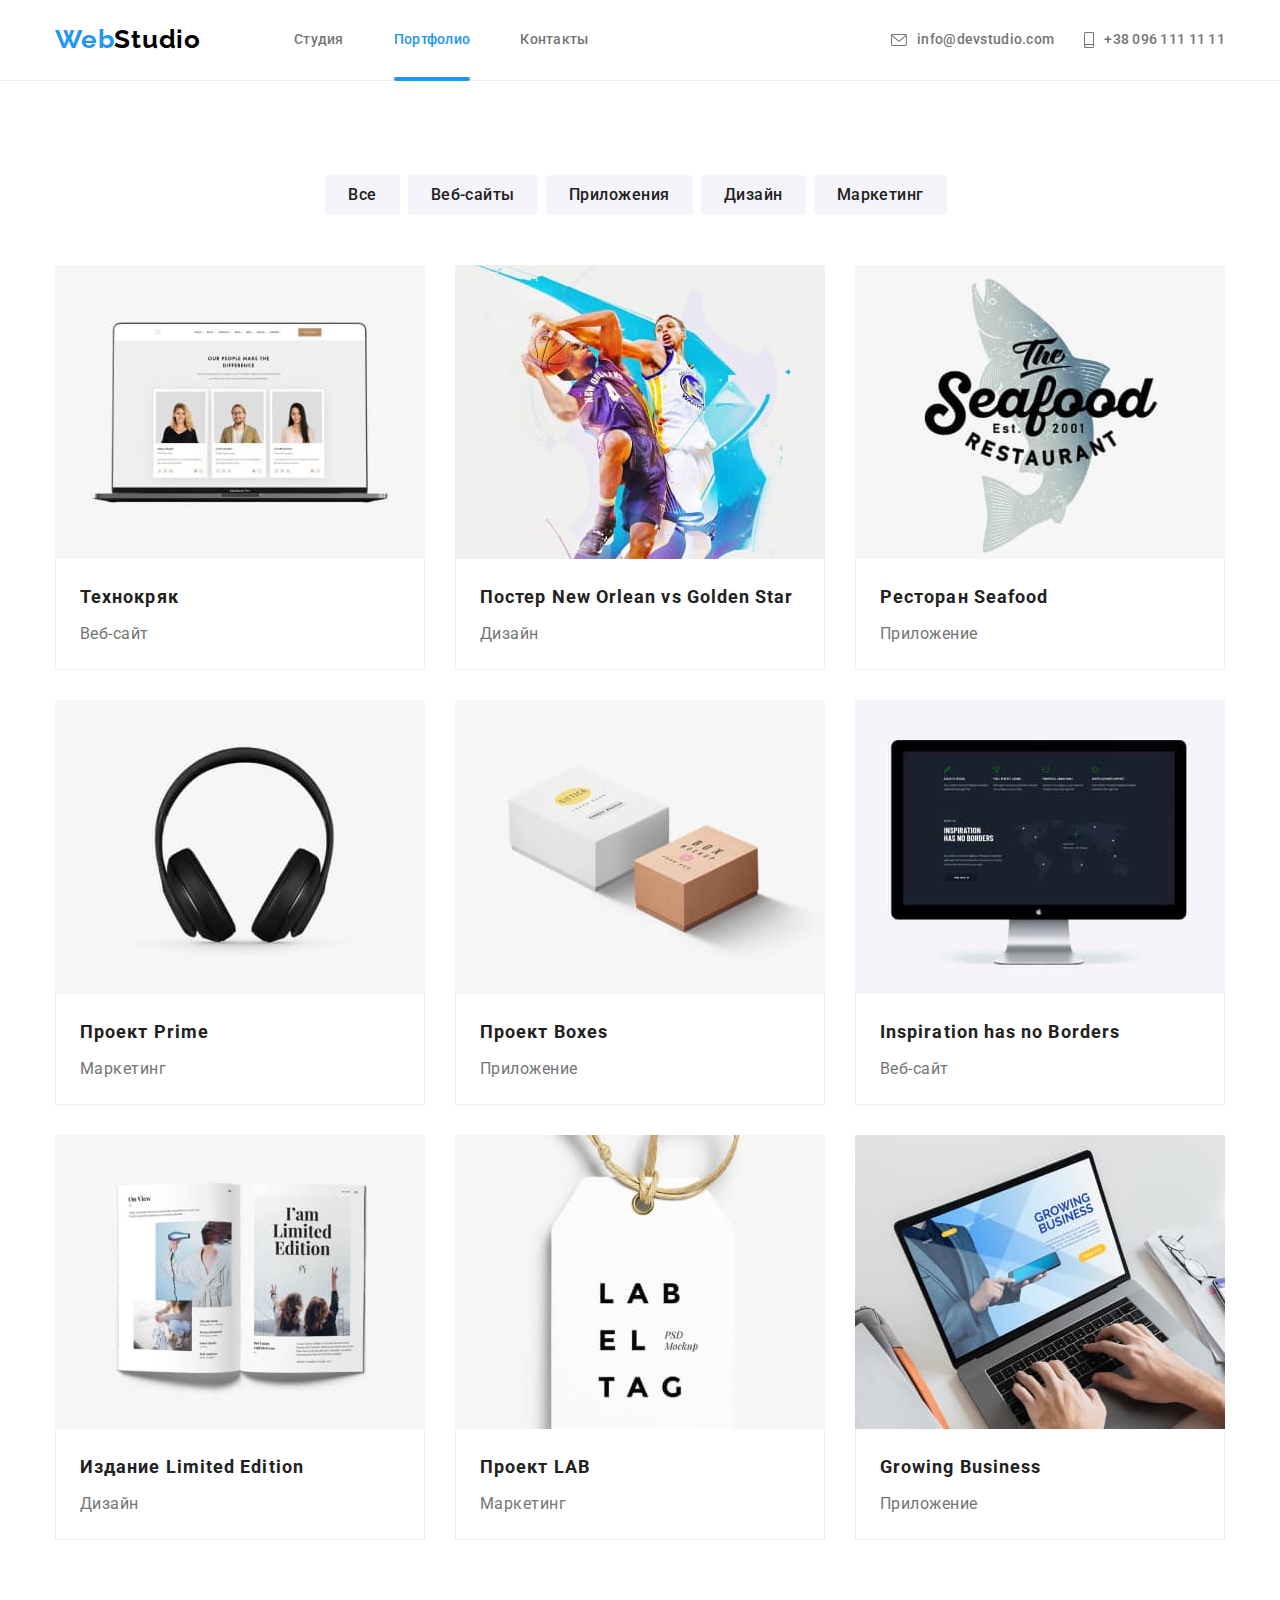
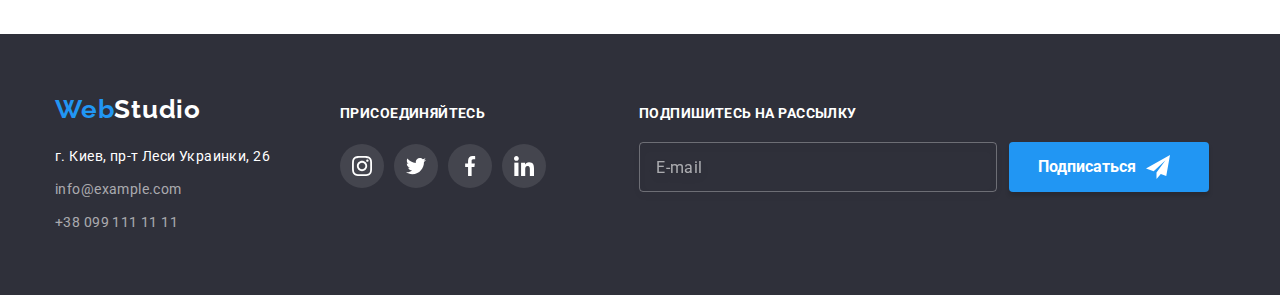
==== commit b18a9e06: "Final" ====
--- a/portfolio.html
+++ b/portfolio.html
@@ -213,6 +213,7 @@
 
   <footer class="section footer">
     <div class="container footer-container">
+
       <div class="address-logo"><a href="./index.html" class="logo-bоttom link"><span class="accent">Web</span><span
             class="logo-footer">Studio</span></a>
         <address class="address">
@@ -224,6 +225,7 @@
           </ul>
         </address>
       </div>
+
       <div class="join">
         <h2 class="title-footer">Присоединяйтесь</h2>
         <!-- <ul class="list futer-doclist"></ul> -->
@@ -257,12 +259,12 @@
             </a>
           </li>
         </ul>
-
       </div>
 
       <form action="#" class="mailing">
         <label class="mailing-label" for="subscribe">Подпишитесь на рассылку</label>
-        <div class="form-footer"><input class="mailing-input" type="email" name="" id="subscribe" placeholder="E-mail">
+        <div class="form-footer"><input class="mailing-input" type="email" name="mailing" id="subscribe"
+            placeholder="E-mail">
           <button class="mailing-btn" type="submit">Подписаться<svg class="mailing-icon" width="24" height="24">
               <use href="./images/icons.svg#icon-send"></use>
             </svg></button>
@@ -270,7 +272,6 @@
       </form>
 
     </div>
-
   </footer>
 </body>
 
--- a/css/styles.css
+++ b/css/styles.css
@@ -15,6 +15,7 @@
   --soc-footer-color: rgba(255, 255, 255, 0.1);
   --function: cubic-bezier(0.4, 0, 0.2, 1);
 }
+
 body {
   font-family: 'Roboto', sans-serif;
   font-style: normal;
@@ -23,6 +24,7 @@
   background-color: var(--body-prime-color);
   color: var(--text-prime-color);
 }
+
 /* ЗАГОЛОВКИ СБРОС отступов */
 p,
 h1,
@@ -35,22 +37,31 @@
   margin-top: 0;
   margin-bottom: 0;
 }
+
 /* РИСУНКИ В INLINE-BLOCK */
 img {
   display: block;
   padding: 0;
   margin: 0;
 }
+
 /* === УДАЛЕНЫ МАРКЕРЫ ДЛЯ ВСЕХ СПИСКОВ === */
 .list {
   margin: 0;
   padding: 0;
   list-style: none;
 }
+
+/* PADDING для ВСЕХ INPUT  */
+input {
+  padding: 0;
+}
+
 /* === УДАЛЕНЫ ПОДЧЕРКИВАНИЕ ССЫЛОК ===  */
 .link {
   text-decoration: none;
 }
+
 /* --= ПАРАМЕТРЫ КОНТЕЙНЕРА =-- */
 .container {
   width: 1200px;
@@ -81,7 +92,6 @@
 .prime-nav {
   display: flex;
   align-items: center;
-  /* justify-content: space-between; */
 }
 
 /* ----  СТИЛЬ ЛОГОТИПА HEADER И FOOTER   --- */
@@ -90,6 +100,7 @@
   padding-top: 24px;
   padding-bottom: 25px;
 }
+
 .logo-top,
 .logo-bоttom {
   font-family: Raleway;
@@ -104,6 +115,7 @@
   /* --- ЦВЕТ ЛОГОТИПА HEADER  --- */
   color: var(--logo-studio-color);
 }
+
 /* -- ЦВЕТОВОЙ АКЦЕНТ ЛОГОТИПА HEADER И FOOTER -- */
 .accent {
   color: var(--text-accent-color);
@@ -118,13 +130,16 @@
   display: flex;
   align-items: center;
 }
+
 .site-nav {
   display: flex;
   margin-left: 93px;
 }
+
 .site-nav .item + .item {
   margin-left: 50px;
 }
+
 .site-nav .link {
   display: block;
   position: relative;
@@ -137,7 +152,6 @@
   letter-spacing: 0.02em;
   color: var(--text-prime-color);
 
-  /* text-decoration: none; */
   transition: color 250ms var(--function);
 }
 
@@ -149,6 +163,7 @@
   bottom: -1px;
   width: 100%;
   height: 4px;
+
   border-radius: 2px;
   background-color: var(--text-accent-color);
 }
@@ -213,7 +228,7 @@
 
 /* ===========  HEADER FIN  ====== */
 
-/* ===  MAIN  === */
+/* ===========  MAIN  ============ */
 
 /* ---  СТИЛЬ ДЛЯ HERO  --- */
 
@@ -222,8 +237,8 @@
   height: 600px;
   margin-left: auto;
   margin-right: auto;
+
   text-align: center;
-
   background-image: linear-gradient(to right, rgba(47, 48, 58, 0.4), rgba(47, 48, 58, 0.4)),
     url(../images/hero-Img-opt.jpg);
   /* background-color: var(--bg-hero-color); */
@@ -249,7 +264,7 @@
   color: var(--bg-prime-color);
 }
 
-/* ==== КНОПКА HERO Заказать === */
+/* ---- КНОПКА HERO Заказать ---- */
 .hero-btn.btn {
   display: inline-block;
   padding: 10px 32px;
@@ -297,20 +312,22 @@
 .nuances-list .item:not(:last-child) {
   margin-right: 30px;
 }
+
 .nuances-list .item {
   width: 270px;
 }
 
 .nuances-title {
+  margin-bottom: 10px;
   /* padding-bottom: 10px; */
+
   font-weight: 700;
   font-size: 14px;
   line-height: 1.14;
   letter-spacing: 0.03em;
   text-transform: uppercase;
-
-  margin-bottom: 10px;
-}
+}
+
 .nuances-list .txt {
   line-height: 1.7;
   letter-spacing: 0.03em;
@@ -324,7 +341,6 @@
   width: 270px;
   height: 120px;
   margin-bottom: 30px;
-
   border-radius: 4px;
   background-color: var(--bg-second-color);
 }
@@ -367,13 +383,12 @@
   padding-bottom: 94px;
   background-color: var(--bg-second-color);
 }
-
 .team-list {
   display: flex;
   justify-content: space-between;
 }
 
-/* ФОН КАРТОЧКИ КОМАНДЫ */
+/* --- ФОН КАРТОЧКИ КОМАНДЫ --- */
 .team-list > .item {
   border-radius: 0px 0px 4px 4px;
   background-color: var(--bg-prime-color);
@@ -447,7 +462,7 @@
   fill: var(--bg-prime-color);
 }
 
-/* ======================СЕКЦИЯ КЛИЕНТЫ================= */
+/* =================== СЕКЦИЯ КЛИЕНТЫ ================= */
 .section-client {
   padding-top: 96px;
   padding-bottom: 92px;
@@ -473,7 +488,6 @@
 
   border: 1px solid var(--icon-soc-color);
   border-radius: 4px;
-
   transition: border-color 250ms var(--function), outline-color 250ms var(--function);
   /* background-color: violet; */
 }
@@ -488,7 +502,6 @@
   outline-color: var(--text-accent-color);
   border: 1px solid var(--text-accent-color);
 }
-
 .link-client:hover .icon-client,
 .link-client:focus .icon-client {
   fill: var(--text-accent-color);
@@ -539,6 +552,8 @@
   color: var(--bg-prime-color);
   box-shadow: 0px 3px 1px rgba(0, 0, 0, 0.1), 0px 1px 2px rgba(0, 0, 0, 0.08),
     0px 2px 2px rgba(0, 0, 0, 0.12);
+
+  outline: var(--text-accent-color);
 }
 
 /* --- ПРИМЕРЫ  РАБОТ  --- */
@@ -560,14 +575,17 @@
   width: calc((100% - 60px) / 3);
   margin-right: 30px;
   margin-bottom: 30px;
+  /* background-color: rgb(255, 182, 129); */
 }
 
 .work-item:nth-child(3n) {
   margin-right: 0;
 }
+
 .work-item:nth-last-child(-n + 3) {
   margin-bottom: 0;
 }
+
 .work-item .link {
   display: inline-block;
   transition: box-shadow 250ms var(--function);
@@ -586,6 +604,7 @@
   position: relative;
   overflow: hidden;
 }
+
 .overlay-box {
   position: absolute;
   top: 0;
@@ -602,8 +621,10 @@
 .work-item .link:focus .overlay-box {
   transform: translateY(0);
 }
+
 .work-descript {
   padding: 63px 24px;
+
   font-size: 18px;
   font-weight: 400;
   line-height: 1.56;
@@ -614,10 +635,12 @@
 /* ---- НИЗ КАРТОЧЕК --- */
 .card-content {
   padding: 20px 24px;
+
   border-bottom: 1px solid var(--border-card-color);
   border-left: 1px solid var(--border-card-color);
   border-right: 1px solid var(--border-card-color);
 }
+
 .example-list .txt {
   font-size: 16px;
   line-height: 1.88;
@@ -630,26 +653,30 @@
 .footer {
   background-color: var(--hero-footer-color);
 }
+
 .address-logo {
-  padding-right: 18px;
+  /* padding-right: 18px; */
   margin-right: 70px;
 }
+
 .footer-container {
   display: flex;
   align-items: baseline;
   padding-top: 60px;
   padding-bottom: 60px;
 }
+
 .logo-bоttom {
   display: block;
   margin-bottom: 20px;
 }
+
 /* --- БЕЛЫЙ ЦВЕТ ЛОГОТИПА ФУТЕРА --- */
 .logo-footer {
   color: var(--bg-prime-color);
 }
 
-/* === АДРЕСС ПРОСПЕКТТ == */
+/* --- АДРЕСС ПРОСПЕКТТ --- */
 .address .text {
   font-family: Roboto;
   font-style: normal;
@@ -659,6 +686,7 @@
   letter-spacing: 0.03em;
   color: var(--bg-prime-color);
 }
+
 /* --- АДРЕСНЫЕ ССЫЛКИ В ФУТЕРЕ  --- */
 .contact-footer .link {
   display: block;
@@ -670,10 +698,12 @@
   letter-spacing: 0.03em;
   color: var(--link-footer-color);
 }
+
 .contact-footer .link:hover,
 .contact-footer .link:focus {
   color: var(--text-accent-color);
 }
+
 .contact-footer .item + .item {
   margin-top: 9px;
 }
@@ -690,16 +720,20 @@
 .title-footer {
   display: flex;
   margin-bottom: 20px;
+
   font-size: 14px;
   font-weight: 700;
   line-height: 1.4;
+  letter-spacing: 0.03em;
   color: var(--bg-prime-color);
-  letter-spacing: 0.03em;
+
   text-transform: uppercase;
 }
+
 .soc-list-footer {
   display: flex;
 }
+
 .item-social:not(:last-child) {
   margin-right: 10px;
 }
@@ -716,11 +750,7 @@
 
   /* outline: 1px solid teal; */
 }
-/* .link-soc:hover,
-.link-soc:focus {
-  background-color: var(--text-accent-color);
-    outline: none;
-} */
+
 .soc-list-footer .icon-soc {
   fill: var(--bg-prime-color);
 }
@@ -734,6 +764,7 @@
   display: flex;
   flex-direction: column;
 }
+
 .mailing-label {
   margin-bottom: 20px;
 
@@ -748,11 +779,13 @@
 .form-footer {
   display: flex;
 }
+
 .mailing-input {
   width: 358px;
   height: 50px;
   margin-right: 12px;
   padding-left: 16px;
+  /* padding-right: 5px; */
 
   font-size: 16px;
   line-height: 1.25;
@@ -764,6 +797,7 @@
   transition: border-color 250ms var(--function);
   filter: drop-shadow(0px 4px 4px rgba(0, 0, 0, 0.15));
 }
+
 .mailing-input::placeholder {
   font-size: 16px;
   font-weight: 400;
@@ -785,7 +819,6 @@
   /* justify-content: center; */
   align-items: center;
   padding-left: 28px;
-  /* margin-right: 10px; */
 
   font-size: 16px;
   font-weight: 700;
@@ -814,7 +847,6 @@
   margin-left: 10px;
   fill: var(--bg-prime-color);
 }
-
 /* ============ FOOTER FIN ============== */
 
 /* =============== МОДАЛЬНОЕ ОКНО ========= */
@@ -836,6 +868,7 @@
   opacity: 0;
   pointer-events: none;
 }
+
 .backdrop.is-hidden .modal {
   transform: translate(-50%, -50%) scale(2.5) rotateX(-360deg);
 }
@@ -880,10 +913,12 @@
 .modal-close:focus {
   outline-color: var(--text-accent-color);
 }
+
 .modal-close-icon {
   fill: var(--logo-studio-color);
   transition: fill 250ms var(--function);
 }
+
 .modal-close:hover .modal-close-icon,
 .modal-close:focus .modal-close-icon {
   fill: var(--text-accent-color);
@@ -900,6 +935,7 @@
   text-align: center;
   letter-spacing: 0.03em;
   text-align: center;
+
   color: var(--logo-studio-color);
 }
 
@@ -937,6 +973,7 @@
 .icon-position {
   position: relative;
 }
+
 .form-icon {
   position: absolute;
   left: 12px;
@@ -946,6 +983,7 @@
   fill: var(--text-second-color);
   transition: fill 250ms var(--function);
 }
+
 .form-input:focus + .form-icon {
   fill: var(--text-accent-color);
 }
@@ -978,13 +1016,14 @@
   letter-spacing: 0.01em;
   color: rgba(117, 117, 117, 0.5);
 }
+
 .form-input:focus,
 .input-comment:focus {
   border-color: var(--text-accent-color);
   outline-color: var(--text-accent-color);
 }
 
-/* ====== СТИЛИ CHECK BOX ======= */
+/* --- СТИЛИ CHECK BOX --- */
 
 /* --- ОБЕРТКА ДЛЯ ВСЕГО ЧЕК_БОКСА --- */
 .check-agree {
@@ -1020,7 +1059,7 @@
   overflow: hidden;
 }
 
-/* --- ФОН И ГЕОМЕТРИЯ ДЛЯ ПСЕВДО CHECK --  */
+/* --- ФОН И ГЕОМЕТРИЯ ДЛЯ ПСЕВДО-CHECK --  */
 .icon-box {
   display: flex;
   justify-content: center;
@@ -1030,19 +1069,20 @@
   margin-right: 7px;
 
   border: 2px solid var(--text-second-color);
-  border-radius: 4px;
+  border-radius: 2px;
 
   transition: background-color 250ms var(--function), border-color 250ms var(--function);
 }
-/* --- ГЕОМЕТРИЯ SVG КАРТИНКИ --- */
+
+/* --- ПОЗИЦИОНИРОВАНИЕ SVG КАРТИНКИ --- */
 .icon-check {
   position: absolute;
 }
+
 /* --- ПОВЕДЕНИЕ ЧЕК-БОКСА ПРИ :CHECKED --- */
 .check-box:checked + .icon-box {
   background-color: var(--text-accent-color);
   border-color: var(--text-accent-color);
-  /* border-color: green; */
 }
 
 /* --- ПОВЕДЕНИЕ ЧЕК-БОКСА ПРИ :FOCUS --- */
@@ -1052,6 +1092,7 @@
 
 /* --- СТИЛИЗАЦИЯ ССЫЛКИ ----  */
 .link-agree {
+  margin-left: 5px;
   color: var(--text-accent-color);
   text-decoration-line: underline;
   text-decoration-skip-ink: none;
